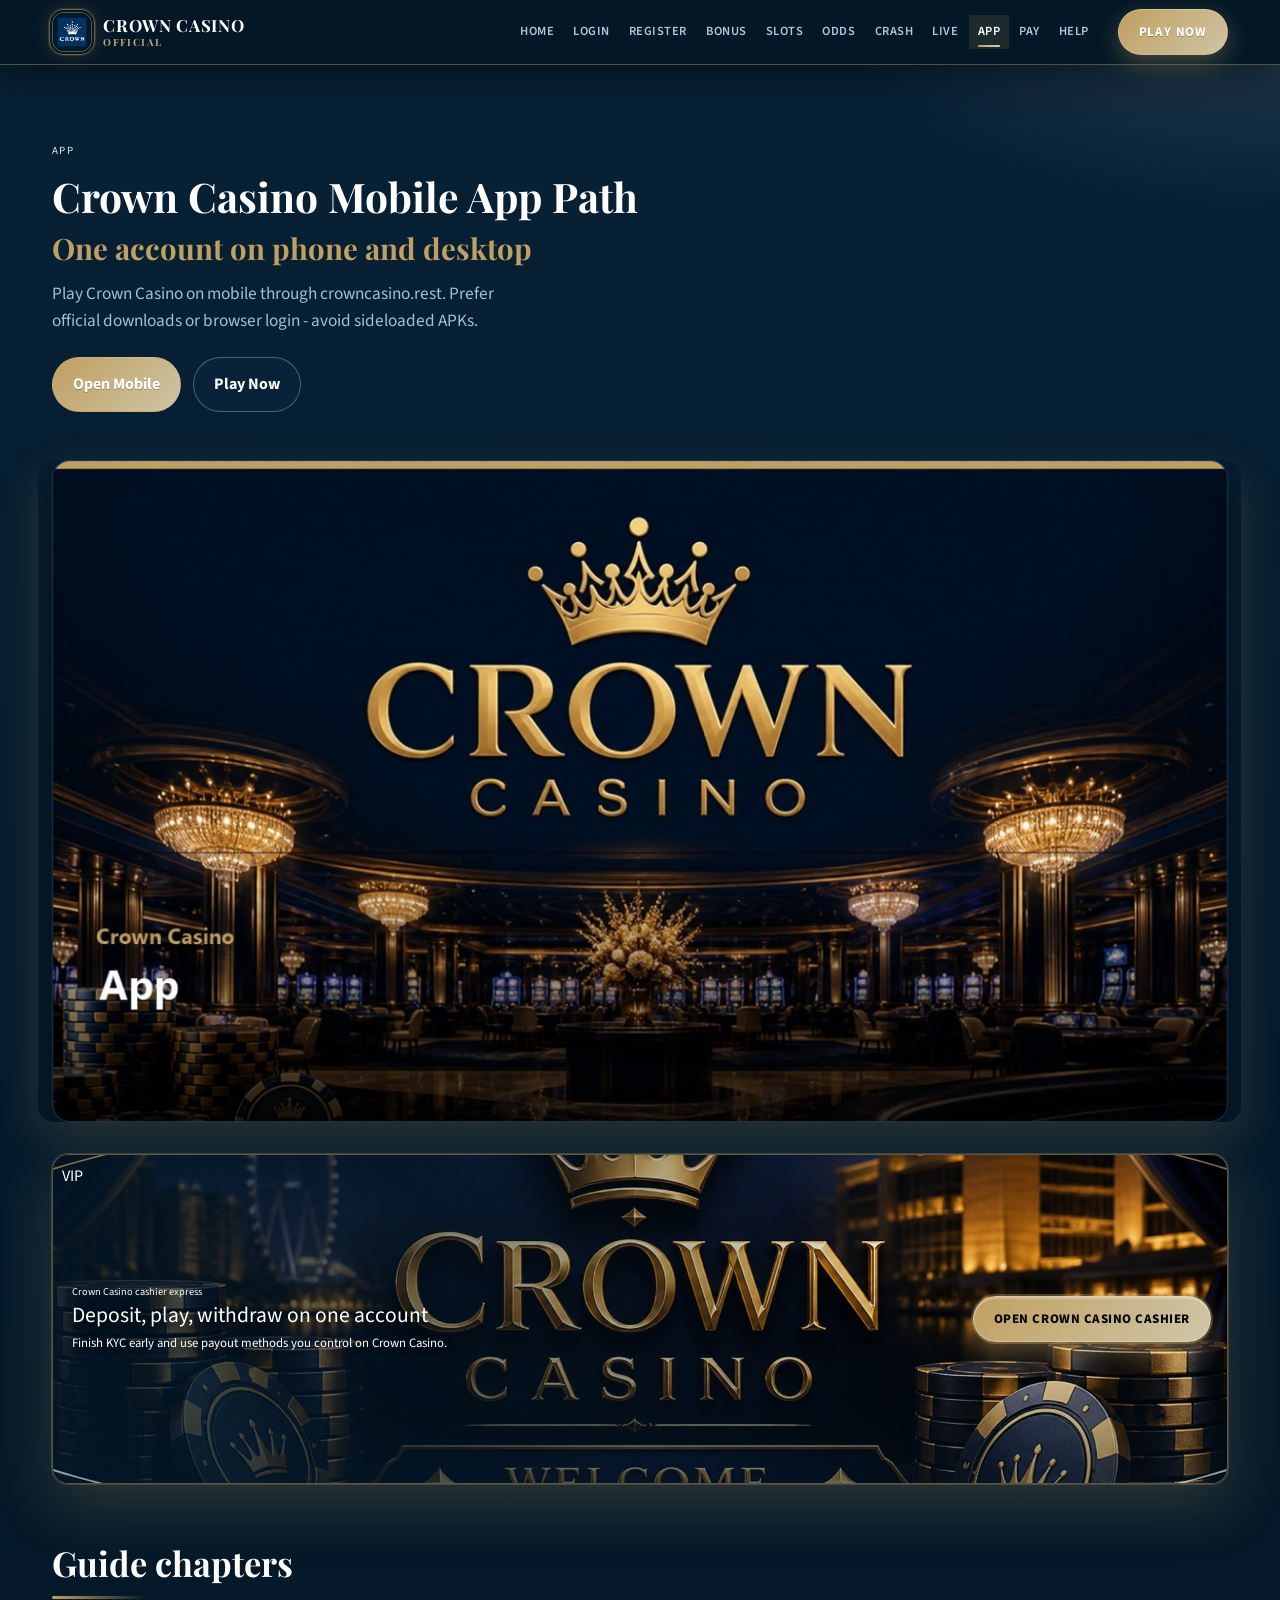
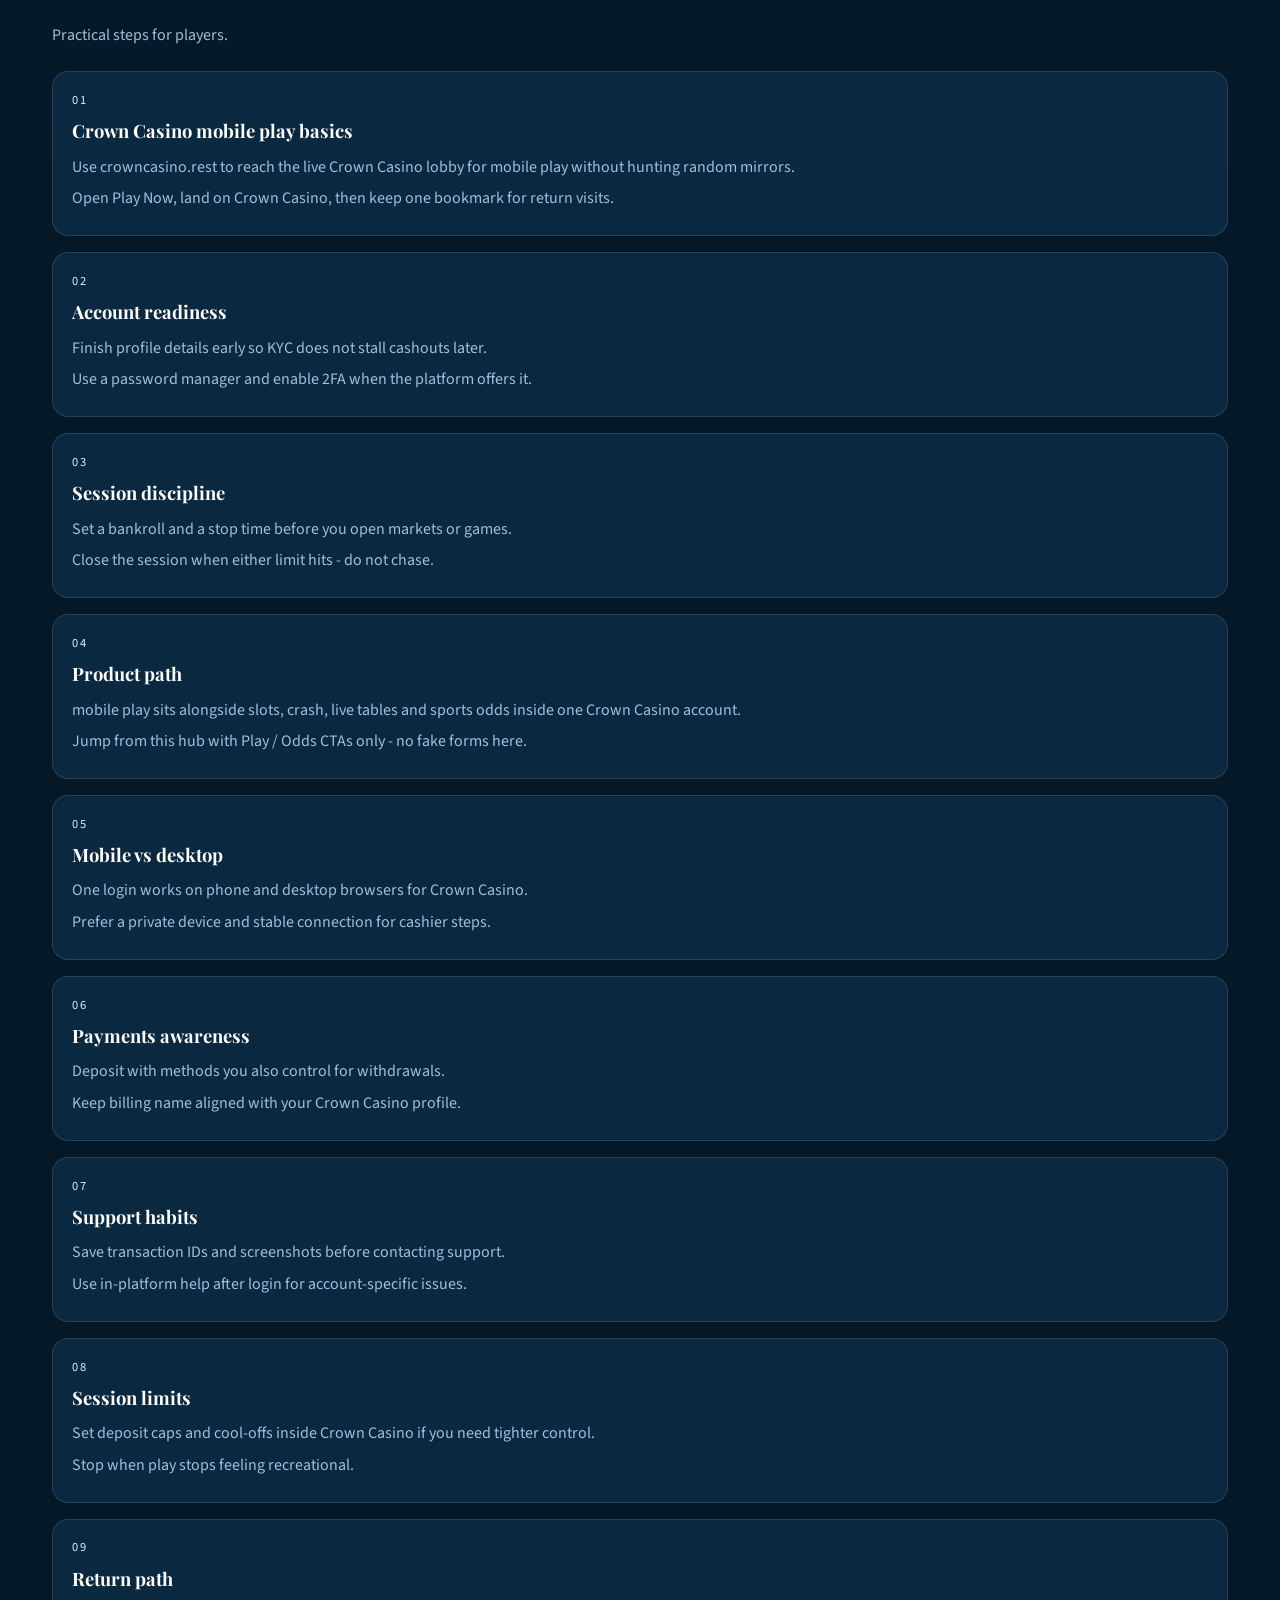
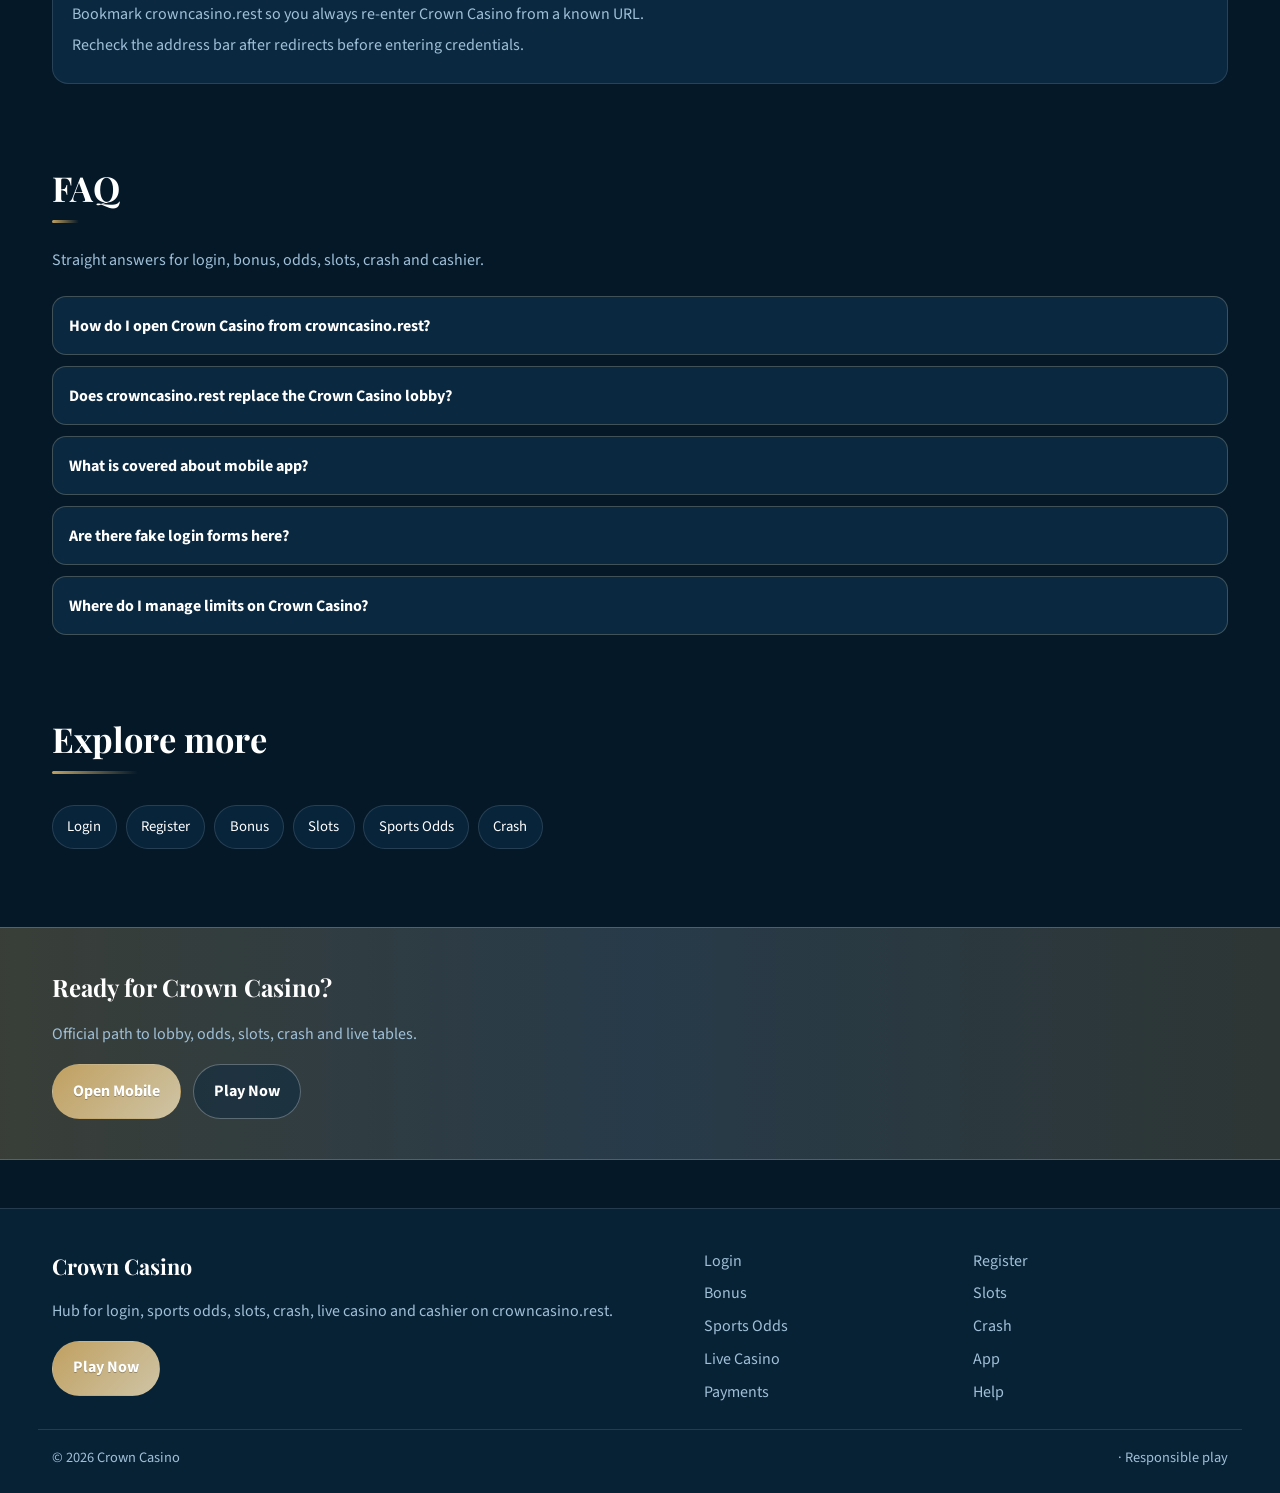
==== crown-app.html @ b7f4bebc "Launch Crown Casino hub on crowncasino.rest" ====
<!DOCTYPE html>
<html lang="en">
<head>
<meta charset="utf-8">
<meta name="viewport" content="width=device-width, initial-scale=1">
<title>Crown Casino App &amp; Mobile Play - Same Account | crowncasino.rest</title>
<meta name="description" content="Use Crown Casino on mobile via crowncasino.rest: one account, browser tips, secure sessions.">
<meta name="keywords" content="Crown Casino, Crown Casino App, Crown Casino login, Crown Casino bonus, Crown Casino slots, Crown Casino odds, crowncasino.rest">
<meta name="robots" content="index,follow,max-image-preview:large">
<link rel="canonical" href="https://crowncasino.rest/crown-app.html">
<meta property="og:type" content="website">
<meta property="og:site_name" content="Crown Casino">
<meta property="og:title" content="Crown Casino App &amp; Mobile Play - Same Account | crowncasino.rest">
<meta property="og:description" content="Use Crown Casino on mobile via crowncasino.rest: one account, browser tips, secure sessions.">
<meta property="og:url" content="https://crowncasino.rest/crown-app.html">
<meta property="og:image" content="https://crowncasino.rest/assets/pages/crown-app.jpg">
<meta name="twitter:card" content="summary_large_image">
<meta name="twitter:title" content="Crown Casino App &amp; Mobile Play - Same Account | crowncasino.rest">
<meta name="twitter:description" content="Use Crown Casino on mobile via crowncasino.rest: one account, browser tips, secure sessions.">
<meta name="twitter:image" content="https://crowncasino.rest/assets/pages/crown-app.jpg">
<link rel="icon" href="/favicon.ico" sizes="any">
<link rel="icon" type="image/png" sizes="48x48" href="/favicon-48x48.png">
<link rel="icon" type="image/png" sizes="96x96" href="/favicon-96x96.png">
<link rel="icon" type="image/png" sizes="192x192" href="/favicon-192x192.png">
<link rel="apple-touch-icon" sizes="180x180" href="/apple-touch-icon.png">
<link rel="manifest" href="/site.webmanifest">
<link rel="preconnect" href="https://fonts.googleapis.com">
<link rel="preconnect" href="https://fonts.gstatic.com" crossorigin>
<link href="https://fonts.googleapis.com/css2?family=Playfair+Display:wght@600;700&family=Source+Sans+3:wght@400;600;700&display=swap" rel="stylesheet">
<link rel="stylesheet" href="/css/styles.css">
<link rel="stylesheet" href="/css/i18n.css">
<script type="application/ld+json">{"@context":"https://schema.org","@type":"FAQPage","url":"https://crowncasino.rest/crown-app.html","mainEntity":[{"@type":"Question","name":"How do I open Crown Casino from crowncasino.rest?","acceptedAnswer":{"@type":"Answer","text":"Tap Play Now on crowncasino.rest, follow through to the live Crown Casino site, then complete login or registration there."}},{"@type":"Question","name":"Does crowncasino.rest replace the Crown Casino lobby?","acceptedAnswer":{"@type":"Answer","text":"No. crowncasino.rest is an SEO hub for login, bonus path, odds, slots, crash, live casino and cashier. Real games run on Crown Casino after you continue."}},{"@type":"Question","name":"What is covered about mobile app?","acceptedAnswer":{"@type":"Answer","text":"This page explains practical mobile app steps for Crown Casino players: safe entry, product location, session limits and where to continue via Play Now."}},{"@type":"Question","name":"Are there fake login forms here?","acceptedAnswer":{"@type":"Answer","text":"No. Never enter passwords on the hub. Credentials belong only on the live Crown Casino site after you leave this page."}},{"@type":"Question","name":"Where do I manage limits on Crown Casino?","acceptedAnswer":{"@type":"Answer","text":"Use deposit limits, reality checks and cool-offs inside the logged-in Crown Casino account tools."}}]}</script>
</head>
<body class="layout-0 page">
<header class="site-header" id="siteHeader">
<div class="wrap header-bar">
<a class="brand" href="/" aria-label="Crown Casino home">
<span class="brand-mark"><img src="/assets/brand/logo.png" alt="Crown Casino logo" width="40" height="40"></span>
<span class="brand-copy"><span class="brand-name">Crown Casino</span><span class="brand-tag">Official</span></span>
</a>
<button class="nav-toggle" id="navToggle" aria-expanded="false" aria-controls="siteNav" type="button" aria-label="Open menu"><span></span><span></span><span></span></button>
<nav class="site-nav" id="siteNav" aria-label="Primary"><a class="nav-link" href="/">Home</a><a class="nav-link" href="/crown-login.html">Login</a><a class="nav-link" href="/crown-register.html">Register</a><a class="nav-link" href="/crown-bonus.html">Bonus</a><a class="nav-link" href="/crown-slots.html">Slots</a><a class="nav-link" href="/crown-odds.html">Odds</a><a class="nav-link" href="/crown-crash.html">Crash</a><a class="nav-link" href="/crown-live.html">Live</a><a class="nav-link is-active" href="/crown-app.html">App</a><a class="nav-link" href="/crown-pay.html">Pay</a><a class="nav-link" href="/crown-help.html">Help</a></nav>
<a class="btn btn-accent header-cta" href="https://martell890.online/tqm6BBm7?sub_id_1=crowncasino.rest" rel="nofollow sponsored noopener" target="_blank">Play Now</a>
</div>
</header>
<section class="page-hero"><div class="wrap">
<div class="eyebrow">App</div>
<h1>Crown Casino Mobile App Path<em>One account on phone and desktop</em></h1>
<p class="lead">Play Crown Casino on mobile through crowncasino.rest. Prefer official downloads or browser login - avoid sideloaded APKs.</p>
<div class="cta-row">
<a class="btn btn-accent" href="https://martell890.online/tqm6BBm7?sub_id_1=crowncasino.rest" rel="nofollow sponsored noopener" target="_blank">Open Mobile</a>
<a class="btn btn-ghost" href="https://martell890.online/tqm6BBm7?sub_id_1=crowncasino.rest" rel="nofollow sponsored noopener" target="_blank">Play Now</a>
</div>

</div></section>
<div class="page-cover wrap"><img src="/assets/pages/crown-app.jpg" alt="App cover" width="1200" height="675" loading="eager"></div>
<div class="wrap"><a class="promo-fx promo-vip reveal" href="https://martell890.online/tqm6BBm7?sub_id_1=crowncasino.rest" rel="nofollow sponsored noopener" target="_blank">
<span class="promo-badge">VIP</span>
<span class="promo-fx-glow" aria-hidden="true"></span>
<span class="promo-fx-scan" aria-hidden="true"></span>
<span class="promo-fx-particles" aria-hidden="true"></span>
<span class="promo-fx-rays" aria-hidden="true"></span>
<span class="promo-fx-ring" aria-hidden="true"></span>
<div class="promo-media"><img src="/assets/promo/promo-cashier.jpg" alt="Crown Casino promo" width="960" height="540" loading="lazy"></div>
<div class="promo-copy"><span class="promo-kicker">Crown Casino cashier express</span><div class="promo-title">Deposit, play, withdraw on one account</div><p class="promo-sub">Finish KYC early and use payout methods you control on Crown Casino.</p></div>
<span class="promo-cta"><span class="promo-cta-shine" aria-hidden="true"></span><span class="promo-cta-label">Open Crown Casino cashier</span></span>
</a></div>
<section class="chapters wrap"><div class="section-head"><h2>Guide chapters</h2><p class="mute">Practical steps for players.</p></div><div class="chapter-grid"><article class="chapter"><div class="chapter-n">01</div><h3>Crown Casino mobile play basics</h3><p>Use crowncasino.rest to reach the live Crown Casino lobby for mobile play without hunting random mirrors.</p><p>Open Play Now, land on Crown Casino, then keep one bookmark for return visits.</p></article><article class="chapter"><div class="chapter-n">02</div><h3>Account readiness</h3><p>Finish profile details early so KYC does not stall cashouts later.</p><p>Use a password manager and enable 2FA when the platform offers it.</p></article><article class="chapter"><div class="chapter-n">03</div><h3>Session discipline</h3><p>Set a bankroll and a stop time before you open markets or games.</p><p>Close the session when either limit hits - do not chase.</p></article><article class="chapter"><div class="chapter-n">04</div><h3>Product path</h3><p>mobile play sits alongside slots, crash, live tables and sports odds inside one Crown Casino account.</p><p>Jump from this hub with Play / Odds CTAs only - no fake forms here.</p></article><article class="chapter"><div class="chapter-n">05</div><h3>Mobile vs desktop</h3><p>One login works on phone and desktop browsers for Crown Casino.</p><p>Prefer a private device and stable connection for cashier steps.</p></article><article class="chapter"><div class="chapter-n">06</div><h3>Payments awareness</h3><p>Deposit with methods you also control for withdrawals.</p><p>Keep billing name aligned with your Crown Casino profile.</p></article><article class="chapter"><div class="chapter-n">07</div><h3>Support habits</h3><p>Save transaction IDs and screenshots before contacting support.</p><p>Use in-platform help after login for account-specific issues.</p></article><article class="chapter"><div class="chapter-n">08</div><h3>Session limits</h3><p>Set deposit caps and cool-offs inside Crown Casino if you need tighter control.</p><p>Stop when play stops feeling recreational.</p></article><article class="chapter"><div class="chapter-n">09</div><h3>Return path</h3><p>Bookmark crowncasino.rest so you always re-enter Crown Casino from a known URL.</p><p>Recheck the address bar after redirects before entering credentials.</p></article></div></section>
<section class="faq wrap" id="faq"><div class="section-head"><h2>FAQ</h2><p class="mute">Straight answers for login, bonus, odds, slots, crash and cashier.</p></div><div class="faq-list"><details class="faq-item"><summary>How do I open Crown Casino from crowncasino.rest?</summary><p>Tap Play Now on crowncasino.rest, follow through to the live Crown Casino site, then complete login or registration there.</p></details><details class="faq-item"><summary>Does crowncasino.rest replace the Crown Casino lobby?</summary><p>No. crowncasino.rest is an SEO hub for login, bonus path, odds, slots, crash, live casino and cashier. Real games run on Crown Casino after you continue.</p></details><details class="faq-item"><summary>What is covered about mobile app?</summary><p>This page explains practical mobile app steps for Crown Casino players: safe entry, product location, session limits and where to continue via Play Now.</p></details><details class="faq-item"><summary>Are there fake login forms here?</summary><p>No. Never enter passwords on the hub. Credentials belong only on the live Crown Casino site after you leave this page.</p></details><details class="faq-item"><summary>Where do I manage limits on Crown Casino?</summary><p>Use deposit limits, reality checks and cool-offs inside the logged-in Crown Casino account tools.</p></details></div></section>
<section class="related wrap"><div class="section-head"><h2>Explore more</h2></div><div class="chip-row"><a class="chip" href="/crown-login.html">Login</a><a class="chip" href="/crown-register.html">Register</a><a class="chip" href="/crown-bonus.html">Bonus</a><a class="chip" href="/crown-slots.html">Slots</a><a class="chip" href="/crown-odds.html">Sports Odds</a><a class="chip" href="/crown-crash.html">Crash</a></div></section>
<section class="cta-band"><div class="wrap cta-inner">
<h2>Ready for Crown Casino?</h2>
<p class="mute">Official path to lobby, odds, slots, crash and live tables.</p>
<div class="cta-row">
<a class="btn btn-accent" href="https://martell890.online/tqm6BBm7?sub_id_1=crowncasino.rest" rel="nofollow sponsored noopener" target="_blank">Open Mobile</a>
<a class="btn btn-ghost" href="https://martell890.online/tqm6BBm7?sub_id_1=crowncasino.rest" rel="nofollow sponsored noopener" target="_blank">Play Now</a>
</div></div></section>
<footer class="site-footer">
<div class="wrap footer-grid">
<div>
<div class="footer-brand">Crown Casino</div>
<p class="mute">Hub for login, sports odds, slots, crash, live casino and cashier on crowncasino.rest.</p>
<a class="btn btn-accent" href="https://martell890.online/tqm6BBm7?sub_id_1=crowncasino.rest" rel="nofollow sponsored noopener" target="_blank">Play Now</a>
</div>
<div class="footer-links"><a href="/crown-login.html">Login</a><a href="/crown-register.html">Register</a><a href="/crown-bonus.html">Bonus</a><a href="/crown-slots.html">Slots</a><a href="/crown-odds.html">Sports Odds</a><a href="/crown-crash.html">Crash</a><a href="/crown-live.html">Live Casino</a><a href="/crown-app.html">App</a><a href="/crown-pay.html">Payments</a><a href="/crown-help.html">Help</a></div>
</div>
<div class="wrap footer-base"><span>&copy; 2026 Crown Casino</span><span> &middot; Responsible play</span></div>
</footer>
<script src="/js/main.js"></script>
<script src="/js/i18n-dict.js"></script>
<script src="/js/i18n.js"></script>
</body>
</html>
---- css/styles.css ----
:root{
--bg:#041828;--surface:#0A2840;--text:#FFFFFF;--mute:#A0C0D8;
--accent:#C0A060;--accent2:#E0F0F8;
--font-display:'Playfair Display',Georgia,serif;--font-body:'Source Sans 3',system-ui,sans-serif;
--radius:18px;--line:color-mix(in srgb,var(--text) 12%,transparent);
--shadow:0 18px 50px color-mix(in srgb,#000 45%,transparent);
}
*{box-sizing:border-box}html{scroll-behavior:smooth}
body{margin:0;font-family:var(--font-body);color:var(--text);line-height:1.6;min-height:100vh;background:
radial-gradient(1100px 500px at 10% -10%,color-mix(in srgb,var(--accent) 16%,transparent),transparent 55%),
radial-gradient(900px 420px at 100% 0%,color-mix(in srgb,var(--accent2) 14%,transparent),transparent 50%),
linear-gradient(180deg,color-mix(in srgb,var(--surface) 55%,var(--bg)),var(--bg) 38%,var(--bg))}
img{max-width:100%;display:block}a{color:inherit;text-decoration:none}
.wrap{width:min(1120px,92%);margin:0 auto}.mute{color:var(--mute)}
.site-header{position:sticky;top:0;z-index:50;backdrop-filter:blur(10px);background:color-mix(in srgb,var(--bg) 55%,transparent);border-bottom:1px solid transparent;transition:.25s ease}
.site-header.is-solid{background:color-mix(in srgb,var(--bg) 92%,transparent);border-bottom-color:var(--line);box-shadow:0 8px 30px color-mix(in srgb,#000 25%,transparent)}
.header-inner{display:flex;align-items:center;gap:1rem;min-height:72px}
.brand{display:flex;align-items:center;gap:.7rem;font-family:var(--font-display);font-weight:700}
.brand img{width:44px;height:44px;object-fit:cover;border-radius:10px;border:1px solid var(--line);background:var(--surface)}
.site-nav{display:none;gap:.15rem;flex-wrap:wrap}
.nav-link{padding:.45rem .7rem;border-radius:999px;color:var(--mute);font-size:.92rem}
.nav-link:hover,.nav-link.is-active{color:var(--text);background:color-mix(in srgb,var(--accent) 14%,transparent)}
.nav-toggle{margin-left:auto;background:var(--surface);border:1px solid var(--line);color:var(--text);border-radius:999px;padding:.45rem .9rem;cursor:pointer}
.header-cta{display:none}
@media(min-width:980px){.nav-toggle{display:none}.site-nav{display:flex;margin-left:auto}.header-cta{display:inline-flex;margin-left:.4rem}}
body.nav-open .site-nav{display:flex}
.btn{display:inline-flex;align-items:center;justify-content:center;gap:.4rem;padding:.85rem 1.25rem;border-radius:999px;font-weight:700;border:1px solid transparent;transition:.2s ease}
.btn-accent{background:linear-gradient(135deg,var(--accent),color-mix(in srgb,var(--accent2) 45%,var(--accent)));color:#fff;text-shadow:0 1px 0 color-mix(in srgb,#000 25%,transparent)}
.btn-accent:hover{filter:brightness(1.06);transform:translateY(-1px)}
.btn-ghost{border-color:color-mix(in srgb,var(--text) 28%,transparent);color:var(--text);background:color-mix(in srgb,var(--surface) 50%,transparent)}
.btn-ghost:hover{border-color:var(--accent);color:var(--accent)}
.hero{text-align:center;padding:5.5rem 0 3.5rem}.hero-grid{display:grid;gap:2rem;justify-items:center;max-width:920px;margin:0 auto}.hero-visual{width:min(100%,420px);aspect-ratio:1.15;border-radius:28px 8px 28px 8px}
.eyebrow{display:inline-block;font-size:.68rem;letter-spacing:.12em;text-transform:uppercase;color:var(--accent2);margin-bottom:.35rem}
.hero h1{font-family:var(--font-display);font-size:clamp(1.25rem,2.2vw,1.7rem);line-height:1.12;margin:0 0 .5rem;font-weight:700}
.hero h1 span{display:block;color:color-mix(in srgb,var(--accent) 85%,var(--text))}
.lead{font-size:1.08rem;color:var(--mute);max-width:54ch;margin:0 0 1.4rem}
.cta-row{display:flex;flex-wrap:wrap;gap:.75rem}
.hero-visual{background:linear-gradient(145deg,color-mix(in srgb,var(--accent) 35%,var(--surface)),var(--surface) 45%,color-mix(in srgb,var(--accent2) 30%,var(--bg))),repeating-linear-gradient(-28deg,transparent,transparent 12px,color-mix(in srgb,var(--text) 4%,transparent) 12px,color-mix(in srgb,var(--text) 4%,transparent) 13px);border:1px solid var(--line);box-shadow:var(--shadow);position:relative;overflow:hidden;min-height:220px}
.hero-visual::after{content:"";position:absolute;inset:18% 12%;border:1px solid color-mix(in srgb,var(--accent) 40%,transparent);border-radius:inherit;opacity:.7}
.section{padding:3.2rem 0}.section-head{margin-bottom:1.4rem}
.section-head h2{font-family:var(--font-display);font-size:clamp(1.55rem,3vw,2.15rem);margin:0 0 .45rem}
.odds-board{display:grid;gap:.8rem}
.odds-row{display:grid;gap:.7rem;align-items:center;background:color-mix(in srgb,var(--surface) 88%,transparent);border:1px solid var(--line);border-radius:var(--radius);padding:1rem 1.1rem}
@media(min-width:760px){.odds-row{grid-template-columns:1.2fr 1fr auto}}
.odds-meta{font-size:.85rem;color:var(--mute)}.odds-match{font-weight:700;font-size:1.05rem}
.odds-prices{display:flex;gap:.45rem;flex-wrap:wrap}
.price{min-width:64px;text-align:center;padding:.45rem .55rem;border-radius:12px;background:color-mix(in srgb,var(--bg) 70%,transparent);border:1px solid var(--line);font-weight:700}
.price small{display:block;font-weight:600;color:var(--mute);font-size:.72rem}
.card-grid{display:grid;grid-template-columns:repeat(2,1fr);gap:.85rem}
@media(min-width:720px){.card-grid{grid-template-columns:repeat(3,1fr)}}
@media(min-width:980px){.card-grid{grid-template-columns:repeat(5,1fr)}}
.game-card{background:var(--surface);border:1px solid var(--line);border-radius:16px;padding:1rem;min-height:120px;display:flex;flex-direction:column;justify-content:flex-end;position:relative;overflow:hidden}
.game-card::before{content:"";position:absolute;inset:0;background:linear-gradient(160deg,color-mix(in srgb,var(--accent) 22%,transparent),transparent 55%)}
.game-card>*{position:relative;z-index:1}
.game-card h3{margin:0;font-size:.98rem;font-family:var(--font-display)}
.game-card .tag{font-size:.75rem;color:var(--accent2);margin-bottom:.35rem;text-transform:uppercase;letter-spacing:.08em}
.crash-grid,.live-grid{display:grid;gap:.85rem}
@media(min-width:700px){.crash-grid{grid-template-columns:repeat(2,1fr)}.live-grid{grid-template-columns:repeat(3,1fr)}}
@media(min-width:1000px){.crash-grid{grid-template-columns:repeat(3,1fr)}}
.panel{background:linear-gradient(180deg,color-mix(in srgb,var(--surface) 92%,var(--accent)),var(--surface));border:1px solid var(--line);border-radius:var(--radius);padding:1.15rem 1.2rem}
.panel h3{margin:0 0 .35rem;font-family:var(--font-display)}
.bonus-box{display:grid;gap:1.2rem;background:color-mix(in srgb,var(--surface) 90%,transparent);border:1px solid color-mix(in srgb,var(--accent) 35%,var(--line));border-radius:24px;padding:1.5rem}
@media(min-width:860px){.bonus-box{grid-template-columns:1.4fr .8fr;align-items:center}}
.seo-stack{display:grid;gap:1rem}@media(min-width:800px){.seo-stack{grid-template-columns:repeat(2,1fr)}}
.seo-card{padding:1.2rem;border-radius:16px;background:var(--surface);border:1px solid var(--line)}
.seo-card h3{margin:0 0 .5rem;font-size:1.05rem;font-family:var(--font-display)}
.faq-list{display:grid;gap:.65rem}
.faq-item{background:var(--surface);border:1px solid var(--line);border-radius:14px;padding:.2rem 1rem 0}
.faq-item summary{cursor:pointer;font-weight:700;padding:.9rem 0;list-style:none}
.faq-item summary::-webkit-details-marker{display:none}
.faq-item p{margin:0 0 1rem;color:var(--mute)}
.cta-band{margin:2.5rem 0 0;padding:2.5rem 0;background:linear-gradient(90deg,color-mix(in srgb,var(--accent2) 18%,var(--bg)),color-mix(in srgb,var(--accent) 14%,var(--bg)));border-top:1px solid var(--line);border-bottom:1px solid var(--line)}
.cta-inner h2{font-family:var(--font-display);margin:0 0 .5rem}
.page-hero{padding:4.5rem 0 1.75rem;overflow:visible}
.page-hero h1{font-family:var(--font-display);font-size:clamp(1.75rem,3.6vw,2.55rem);line-height:1.22;margin:0 0 .8rem;padding-top:.18em;overflow:visible}
.page-hero h1 em{font-style:normal;color:var(--accent);display:block;font-size:.72em;margin-top:.4rem;line-height:1.25;padding-top:.06em}
.gate{margin:1.2rem 0 0;padding:1rem 1.15rem;border-left:3px solid var(--accent);background:color-mix(in srgb,var(--surface) 80%,transparent);border-radius:0 14px 14px 0}
.chapter-grid{display:grid;gap:1rem}
.chapter{background:var(--surface);border:1px solid var(--line);border-radius:16px;padding:1.15rem 1.2rem}
.chapter-n{font-size:.78rem;letter-spacing:.12em;text-transform:uppercase;color:var(--accent2);margin-bottom:.35rem}
.chapter h3{margin:0 0 .55rem;font-family:var(--font-display);font-size:1.15rem}
.chapter p{margin:.35rem 0;color:var(--mute)}
.chip-row{display:flex;flex-wrap:wrap;gap:.55rem}
.chip{padding:.55rem .9rem;border-radius:999px;border:1px solid var(--line);background:color-mix(in srgb,var(--surface) 80%,transparent);font-size:.92rem}
.chip:hover{border-color:var(--accent);color:var(--accent)}
.related,.chapters,.faq{padding:2.4rem 0}
.site-footer{margin-top:3rem;padding:2.5rem 0 1.5rem;border-top:1px solid var(--line);background:color-mix(in srgb,var(--surface) 55%,var(--bg))}
.footer-grid{display:grid;gap:1.5rem}@media(min-width:800px){.footer-grid{grid-template-columns:1.2fr 1fr}}
.footer-brand{font-family:var(--font-display);font-size:1.35rem;font-weight:700;margin-bottom:.5rem}
.footer-links{display:grid;grid-template-columns:repeat(2,1fr);gap:.45rem .8rem}
.footer-links a{color:var(--mute)}.footer-links a:hover{color:var(--accent)}
.footer-base{display:flex;justify-content:space-between;gap:1rem;flex-wrap:wrap;margin-top:1.5rem;padding-top:1rem;border-top:1px solid var(--line);color:var(--mute);font-size:.9rem}
.layout-0 .hero-visual{outline:1px solid color-mix(in srgb,var(--accent) 25%,transparent);outline-offset:6px}
.promo-rail,.promo-rail-inner,.promo-pill,.promo-text,.promo-link{display:none!important}
.site-header{position:sticky;top:0;z-index:50;background:color-mix(in srgb,var(--bg) 94%,#000);border-bottom:1px solid color-mix(in srgb,var(--accent) 28%,var(--line));box-shadow:0 10px 40px color-mix(in srgb,#000 45%,transparent);backdrop-filter:blur(18px) saturate(1.15)}
.site-header.is-solid{background:color-mix(in srgb,var(--bg) 98%,#000);border-bottom-color:color-mix(in srgb,var(--accent) 40%,var(--line));box-shadow:0 12px 44px color-mix(in srgb,#000 55%,transparent)}
.header-bar,.header-inner{display:grid;grid-template-columns:auto 1fr auto;align-items:center;gap:.85rem;min-height:64px;padding:.55rem 0;position:relative}
.brand{display:flex;align-items:center;gap:.7rem;min-width:0;text-decoration:none}
.brand-mark{position:relative;display:grid;place-items:center;flex:0 0 auto}
.brand-mark::after{content:"";position:absolute;inset:-3px;border-radius:14px;border:1px solid color-mix(in srgb,var(--accent) 65%,transparent);box-shadow:0 0 0 1px color-mix(in srgb,var(--accent) 18%,transparent),0 0 18px color-mix(in srgb,var(--accent) 22%,transparent);opacity:.85}
.brand img,.brand-mark img{width:40px;height:40px;object-fit:cover;border-radius:12px;display:block;border:1px solid color-mix(in srgb,var(--accent) 35%,var(--line));background:var(--surface);position:relative;z-index:1}
.brand-copy{display:flex;flex-direction:column;line-height:1.05;min-width:0;gap:.12rem}
.brand-name{font-family:var(--font-display);font-weight:700;font-size:1.05rem;letter-spacing:.04em;text-transform:uppercase;white-space:nowrap;overflow:hidden;text-overflow:ellipsis;color:var(--text)}
.brand-tag{font-size:.62rem;letter-spacing:.14em;text-transform:uppercase;color:color-mix(in srgb,var(--accent) 75%,var(--mute));font-weight:700}
.site-nav{display:none;align-items:center;justify-content:center;gap:.1rem;flex-wrap:nowrap;min-width:0}
.nav-link{position:relative;padding:.45rem .55rem;border-radius:0;color:color-mix(in srgb,var(--mute) 88%,var(--text));font-size:.78rem;font-weight:600;letter-spacing:.04em;text-transform:uppercase;background:transparent;transition:color .2s ease}
.nav-link:hover{color:var(--text);background:transparent}
.nav-link.is-active{color:var(--text)}
.nav-link.is-active::after,.nav-link:hover::after{content:"";position:absolute;left:.55rem;right:.55rem;bottom:.15rem;height:2px;border-radius:2px;background:linear-gradient(90deg,var(--accent),color-mix(in srgb,var(--accent2) 60%,var(--accent)))}
.nav-toggle{margin-left:auto;width:42px;height:42px;border-radius:12px;border:1px solid color-mix(in srgb,var(--accent) 30%,var(--line));background:color-mix(in srgb,var(--surface) 80%,transparent);display:inline-grid;place-content:center;gap:5px;cursor:pointer;padding:0}
.nav-toggle span{display:block;width:18px;height:2px;border-radius:2px;background:var(--text)}
.header-cta{display:none;padding:.72rem 1.25rem!important;font-size:.82rem!important;letter-spacing:.06em;text-transform:uppercase;border-radius:999px;box-shadow:0 8px 24px color-mix(in srgb,var(--accent) 35%,transparent);border:1px solid color-mix(in srgb,#fff 18%,transparent)!important}
@media(min-width:1100px){.nav-toggle{display:none}.site-nav{display:flex}.header-cta{display:inline-flex}}
@media(max-width:1099px){.header-bar,.header-inner{grid-template-columns:1fr auto auto}.site-nav{display:none}.header-cta{display:inline-flex;padding:.62rem 1rem!important;font-size:.75rem!important}}
body.nav-open .site-nav{display:flex;position:absolute;left:0;right:0;top:calc(100% + 1px);flex-direction:column;align-items:stretch;gap:0;padding:.55rem;background:color-mix(in srgb,var(--bg) 97%,#000);border:1px solid color-mix(in srgb,var(--accent) 28%,var(--line));border-radius:0 0 16px 16px;box-shadow:0 18px 40px color-mix(in srgb,#000 50%,transparent);z-index:60}
body.nav-open .nav-link{padding:.85rem 1rem;border-radius:10px;text-transform:none;letter-spacing:.02em;font-size:.95rem}
body.nav-open .nav-link.is-active,body.nav-open .nav-link:hover{background:color-mix(in srgb,var(--accent) 14%,transparent)}
body.nav-open .nav-link.is-active::after,body.nav-open .nav-link:hover::after{display:none}
@keyframes brandPulse{0%,100%{opacity:.55}50%{opacity:1}}
.hero{padding:.7rem 0 .85rem !important;text-align:left !important}
.hero-band{padding:0 !important;background:transparent !important;border:0 !important}
.hero-shell{display:grid;gap:.85rem;align-items:center;max-width:none;margin:0;justify-items:stretch}
@media(min-width:920px){.hero-shell{grid-template-columns:1.2fr .8fr;gap:1.1rem;min-height:0;max-height:calc(100vh - 88px)}}
.hero-copy{max-width:540px}
.hero .eyebrow{margin-bottom:.28rem !important;font-size:.65rem !important}
.hero h1{font-size:clamp(1.2rem,2vw,1.65rem) !important;line-height:1.12 !important;margin:0 0 .4rem !important}
.hero h1 span{font-size:.8em;margin-top:.15rem}
.hero .lead{font-size:.9rem !important;line-height:1.35 !important;margin:0 0 .65rem !important;display:-webkit-box;-webkit-line-clamp:2;-webkit-box-orient:vertical;overflow:hidden}
.hero .cta-row{gap:.4rem}
.hero .btn{padding:.5rem .85rem;font-size:.86rem}
.nav-link{/* premium nav */}
.btn.btn-sm{padding:.4rem .75rem;font-size:.82rem}
.hero-visual.hero-stage,.hero-stage{clip-path:none !important;outline:none !important;transform:perspective(900px) rotateX(var(--hy,0deg)) rotateY(var(--hx,0deg));--hx:0deg;--hy:0deg;position:relative;isolation:isolate;transform-style:preserve-3d;transition:transform .35s ease;padding:0;background:var(--surface);border:0;box-shadow:none;width:100% !important;max-width:240px;margin-inline:auto;aspect-ratio:3/4;height:auto;min-height:0;max-height:min(300px,calc(100vh - 130px));border-radius:16px;overflow:hidden;display:block}
@media(min-width:920px){.hero-visual.hero-stage,.hero-stage{max-width:min(300px,34vw);width:100% !important;height:auto;max-height:min(380px,calc(100vh - 100px));aspect-ratio:3/4;margin-inline:0;justify-self:end}}
.hero-stage::after{display:none !important}
.hero-glow{position:absolute;inset:-14% -10%;background:radial-gradient(circle at 50% 40%,color-mix(in srgb,var(--accent) 45%,transparent),transparent 62%);filter:blur(18px);animation:glowDrift 5.5s ease-in-out infinite alternate;z-index:0;pointer-events:none}
.hero-img{position:absolute;inset:0;z-index:1;width:100%;height:100%;object-fit:cover;object-position:center top;border-radius:0;border:0;box-shadow:none;aspect-ratio:auto;min-height:0;max-height:none;animation:heroKen 12s ease-in-out infinite alternate;transform-origin:center top;will-change:transform;background:transparent}
.game-card img,.media-panel img{animation:tileKen 9s ease-in-out infinite alternate;transform-origin:center center;will-change:transform}
.page-cover img{animation:tileKen 11s ease-in-out infinite alternate;transform-origin:center center}
@keyframes tileKen{from{transform:scale(1)}to{transform:scale(1.12)}}
@keyframes heroKen{from{transform:scale(1)}to{transform:scale(1.1) translate3d(0,-1.5%,0)}}
@media(min-width:920px){.hero-img{min-height:0;height:100%;width:100%}}
.hero-shine{position:absolute;inset:0;z-index:2;border-radius:inherit;pointer-events:none;overflow:hidden}
.hero-shine::before{content:"";position:absolute;top:-20%;left:-40%;width:45%;height:140%;background:linear-gradient(90deg,transparent,color-mix(in srgb,#fff 22%,transparent),transparent);transform:skewX(-18deg);animation:shineSweep 4.8s ease-in-out infinite}
.hero-badge{position:absolute;left:8px;bottom:8px;z-index:3;padding:.25rem .5rem;border-radius:999px;font-size:.58rem;font-weight:800;letter-spacing:.04em;text-transform:uppercase;background:color-mix(in srgb,var(--bg) 72%,transparent);border:1px solid color-mix(in srgb,var(--accent) 45%,transparent);backdrop-filter:blur(8px)}
@keyframes glowDrift{from{transform:translate3d(-2%,-1%,0) scale(1)}to{transform:translate3d(3%,2%,0) scale(1.08)}}
@keyframes shineSweep{0%,30%{transform:translateX(0) skewX(-18deg);opacity:0}45%{opacity:.55}70%,100%{transform:translateX(320%) skewX(-18deg);opacity:0}}
.bonus-spotlight .section-head h2{font-size:clamp(1.7rem,3.2vw,2.35rem)}
.bonus-box-accent{position:relative;overflow:hidden;border:1px solid color-mix(in srgb,var(--accent) 55%,var(--line));background:
linear-gradient(135deg,color-mix(in srgb,var(--accent) 18%,var(--surface)),var(--surface) 42%,color-mix(in srgb,var(--accent2) 10%,var(--surface)));
box-shadow:0 18px 50px color-mix(in srgb,var(--accent) 18%,transparent)}
.bonus-box-accent::before{content:"";position:absolute;inset:-40% auto auto -20%;width:280px;height:280px;border-radius:50%;background:radial-gradient(circle,color-mix(in srgb,var(--accent) 35%,transparent),transparent 70%);pointer-events:none}
.bonus-kicker{display:inline-flex;align-items:center;gap:.35rem;margin-bottom:.7rem;padding:.35rem .7rem;border-radius:999px;font-size:.75rem;font-weight:800;letter-spacing:.08em;text-transform:uppercase;color:#0a0a0a;background:linear-gradient(135deg,var(--accent),color-mix(in srgb,var(--accent2) 55%,var(--accent)))}
.bonus-box-accent h3{position:relative;z-index:1;font-size:clamp(1.25rem,2.4vw,1.65rem);margin:0 0 .7rem}
.bonus-box-accent p,.bonus-box-accent ul{position:relative;z-index:1}
.bonus-cta-panel{position:relative;z-index:1;display:flex;flex-direction:column;gap:.85rem;align-items:flex-end;justify-content:center;padding:1rem;border-radius:18px;background:color-mix(in srgb,var(--bg) 35%,transparent);border:1px solid color-mix(in srgb,var(--accent) 30%,var(--line))}
.bonus-cta-note{margin:0;font-weight:700;color:var(--text);font-size:.95rem}
.reveal{opacity:0;transform:translateY(18px);transition:opacity .55s ease,transform .55s ease}
.reveal.is-in{opacity:1;transform:none}
.game-card,.media-panel,.odds-row,.bonus-box{opacity:0;transform:translateY(14px);transition:opacity .5s ease,transform .5s ease}
.game-card.is-in,.media-panel.is-in,.odds-row.is-in,.bonus-box.is-in{opacity:1;transform:none}
.game-card{padding:0;min-height:0;justify-content:flex-start}
.game-card::before{display:none}
.game-card a{display:flex;flex-direction:column;height:100%;color:inherit;text-decoration:none}
.game-card img{width:100%;aspect-ratio:16/11;object-fit:cover;border-radius:16px 16px 0 0;display:block;background:var(--surface)}
.game-card .card-meta{padding:.7rem .9rem .9rem}.game-card h3{font-size:.98rem;margin:.15rem 0 0;line-height:1.2}.game-card{border-radius:16px;overflow:hidden;box-shadow:0 10px 28px color-mix(in srgb,#000 28%,transparent)}
.game-card:hover{transform:translateY(-4px);border-color:color-mix(in srgb,var(--accent) 45%,var(--line))}
.game-card.is-in:hover{transform:translateY(-4px)}
.media-panel{padding:0;overflow:hidden;border:1px solid color-mix(in srgb,var(--accent) 28%,var(--line));background:linear-gradient(180deg,color-mix(in srgb,var(--surface) 92%,var(--accent)),var(--surface));box-shadow:0 14px 36px color-mix(in srgb,var(--accent) 14%,transparent)}
.media-panel img{width:100%;aspect-ratio:16/10;object-fit:cover;display:block;border-bottom:1px solid color-mix(in srgb,var(--accent) 25%,transparent)}
.media-panel .tag,.media-panel h3,.media-panel p,.media-panel .btn{margin-left:1rem;margin-right:1rem}
.media-panel .tag{margin-top:.75rem;color:var(--accent)!important;font-weight:800}
.media-panel h3{margin:.2rem 1rem .35rem;font-size:1.15rem}
.media-panel p{margin:0 1rem .7rem;font-size:.88rem;line-height:1.35;display:-webkit-box;-webkit-line-clamp:2;-webkit-box-orient:vertical;overflow:hidden}
.media-panel .btn{margin:0 1rem 1rem;display:inline-flex}
.game-card .tag{color:var(--accent)!important;font-weight:800}
.card-grid{gap:1rem}
.crash-grid,.live-grid{display:grid;gap:1rem;grid-template-columns:repeat(auto-fit,minmax(260px,1fr))}
.page-cover{margin:1.25rem auto 2rem;overflow:hidden;border-radius:18px}
.page-cover img{width:100%;aspect-ratio:16/9;max-height:none;height:auto;object-fit:cover;object-position:center center;border-radius:18px;border:1px solid var(--line);box-shadow:var(--shadow);display:block}

/* HOME ENERGY */
body.home{background:
radial-gradient(900px 480px at 8% -8%,color-mix(in srgb,var(--accent) 28%,transparent),transparent 55%),
radial-gradient(800px 420px at 100% 8%,color-mix(in srgb,var(--accent2) 18%,transparent),transparent 50%),
radial-gradient(700px 380px at 50% 35%,color-mix(in srgb,var(--accent) 8%,transparent),transparent 60%),
linear-gradient(180deg,color-mix(in srgb,var(--surface) 70%,var(--bg)),var(--bg) 42%,var(--bg))}
.eyebrow-pill{display:inline-flex!important;align-items:center;padding:.28rem .7rem;border-radius:999px;border:1px solid color-mix(in srgb,var(--accent) 45%,transparent);background:color-mix(in srgb,var(--accent) 14%,transparent);color:var(--accent)!important;font-weight:800;letter-spacing:.12em}
.hero h1{font-size:clamp(1.45rem,2.6vw,2.05rem)!important;line-height:1.1!important}
.hero h1 span{color:var(--accent)!important;font-weight:700}
.hero-chips{display:flex;flex-wrap:wrap;gap:.45rem;margin-top:.85rem}
.chip-hot{padding:.42rem .8rem;border-radius:999px;border:1px solid color-mix(in srgb,var(--accent) 40%,var(--line));background:color-mix(in srgb,var(--accent) 12%,var(--surface));color:var(--text);font-size:.78rem;font-weight:700;letter-spacing:.03em;transition:.2s ease}
.chip-hot:hover{border-color:var(--accent);background:color-mix(in srgb,var(--accent) 28%,var(--surface));color:#fff;transform:translateY(-1px);box-shadow:0 8px 22px color-mix(in srgb,var(--accent) 25%,transparent)}
.section{padding:2.6rem 0;position:relative}
.section-hot{background:linear-gradient(180deg,color-mix(in srgb,var(--accent) 7%,transparent),transparent 70%)}
.section-alt{background:linear-gradient(180deg,color-mix(in srgb,var(--surface) 55%,transparent),transparent 75%);border-top:1px solid color-mix(in srgb,var(--accent) 12%,transparent);border-bottom:1px solid color-mix(in srgb,var(--accent) 12%,transparent)}
.section-head h2{position:relative;display:inline-block;padding-bottom:.45rem;margin-bottom:.55rem!important}
.section-head h2::after{content:"";position:absolute;left:0;bottom:0;width:min(120px,40%);height:3px;border-radius:3px;background:linear-gradient(90deg,var(--accent),transparent)}
.section-head .mute{max-width:62ch}
.game-card{border:1px solid color-mix(in srgb,var(--accent) 18%,var(--line))!important;background:color-mix(in srgb,var(--surface) 92%,var(--accent));transition:transform .25s ease,border-color .25s ease,box-shadow .25s ease}
.game-card:hover{box-shadow:0 16px 40px color-mix(in srgb,var(--accent) 28%,transparent)!important;border-color:color-mix(in srgb,var(--accent) 55%,var(--line))!important}
.game-card .card-meta{background:linear-gradient(180deg,transparent,color-mix(in srgb,var(--bg) 35%,transparent))}
.odds-row{border-color:color-mix(in srgb,var(--accent) 22%,var(--line))!important;background:linear-gradient(135deg,color-mix(in srgb,var(--accent) 10%,var(--surface)),var(--surface))!important;box-shadow:0 10px 28px color-mix(in srgb,#000 22%,transparent)}
.price{border-color:color-mix(in srgb,var(--accent) 25%,var(--line))!important;background:color-mix(in srgb,var(--bg) 55%,var(--surface))!important}
.price:hover{border-color:var(--accent);color:var(--accent)}
.hero-stage{box-shadow:0 20px 50px color-mix(in srgb,var(--accent) 22%,transparent),0 0 0 1px color-mix(in srgb,var(--accent) 30%,transparent)!important;border-radius:20px!important}
.cta-band{background:linear-gradient(90deg,color-mix(in srgb,var(--accent) 28%,var(--bg)),color-mix(in srgb,var(--accent2) 16%,var(--bg)),color-mix(in srgb,var(--accent) 22%,var(--bg)))!important;border-color:color-mix(in srgb,var(--accent) 35%,transparent)!important}
.seo-card{border-color:color-mix(in srgb,var(--accent) 18%,var(--line));background:linear-gradient(180deg,color-mix(in srgb,var(--accent) 8%,var(--surface)),var(--surface));transition:.2s ease}
.seo-card:hover{border-color:color-mix(in srgb,var(--accent) 45%,var(--line));transform:translateY(-2px)}
.faq-item{border-color:color-mix(in srgb,var(--accent) 16%,var(--line))}
.bonus-kicker{color:#fff!important;text-shadow:0 1px 0 color-mix(in srgb,#000 30%,transparent)}
@media (prefers-reduced-motion:reduce){
.brand-mark::after,.hero-glow,.hero-img,.hero-shine::before,.game-card img,.media-panel img,.page-cover img,.promo-media img{animation:none!important}
.reveal,.game-card,.media-panel,.odds-row,.bonus-box{opacity:1;transform:none}
.hero-stage{transform:none}
}


/* ===== PROVIDERS + PROMO BANNERS ===== */
.providers-block{margin:1.25rem 0 0}
.providers-block .providers-label{font-size:.72rem;font-weight:800;letter-spacing:.14em;text-transform:uppercase;color:var(--accent);margin:0 0 .65rem}
.providers-strip{display:flex;flex-wrap:wrap;gap:.45rem}
.provider-chip{
  display:inline-flex;align-items:center;padding:.42rem .75rem;border-radius:999px;
  border:1px solid color-mix(in srgb,var(--accent) 35%,var(--line));
  background:color-mix(in srgb,var(--surface) 88%,var(--accent));
  color:var(--text);font-size:.78rem;font-weight:700;letter-spacing:.02em;
  transition:transform .35s cubic-bezier(.22,1,.36,1),border-color .3s,box-shadow .35s,background .3s;
}
.provider-chip:hover{
  transform:translateY(-2px);
  border-color:var(--accent);
  box-shadow:0 10px 24px color-mix(in srgb,var(--accent) 28%,transparent);
  background:color-mix(in srgb,var(--accent) 18%,var(--surface));
  color:#fff;
}

.promo-banner{
  display:flex;flex-wrap:wrap;align-items:center;justify-content:space-between;gap:1rem;
  margin:1.35rem auto;padding:1.05rem 1.25rem;border-radius:18px;position:relative;overflow:hidden;
  text-decoration:none;color:inherit;
  border:1px solid color-mix(in srgb,var(--accent) 45%,var(--line));
  background:linear-gradient(135deg,color-mix(in srgb,var(--accent) 22%,var(--surface)),var(--surface) 55%,color-mix(in srgb,var(--accent2) 14%,var(--bg)));
  box-shadow:0 14px 36px color-mix(in srgb,var(--accent) 16%,transparent);
  transition:transform .4s cubic-bezier(.22,1,.36,1),box-shadow .4s;
}
.promo-banner:hover{transform:translateY(-3px);box-shadow:0 18px 44px color-mix(in srgb,var(--accent) 28%,transparent);color:inherit}
.promo-banner .promo-kicker{display:block;font-size:.68rem;font-weight:800;letter-spacing:.14em;text-transform:uppercase;color:var(--accent);margin:0 0 .28rem}
.promo-banner .promo-title{margin:0;font-family:var(--font-display);font-size:clamp(1.05rem,2.2vw,1.45rem);line-height:1.2;color:var(--text)}
.promo-banner .promo-sub{margin:.35rem 0 0;font-size:.9rem;color:var(--mute);max-width:52ch}
.promo-banner .promo-cta{
  flex:0 0 auto;display:inline-flex;align-items:center;justify-content:center;
  padding:.7rem 1.15rem;border-radius:999px;font-weight:800;font-size:.86rem;letter-spacing:.04em;text-transform:uppercase;
  background:linear-gradient(135deg,var(--accent),color-mix(in srgb,var(--accent2) 50%,var(--accent)));
  color:#0a0a0a;border:1px solid color-mix(in srgb,#fff 20%,transparent);
  box-shadow:0 10px 26px color-mix(in srgb,var(--accent) 35%,transparent);
  transition:transform .35s cubic-bezier(.22,1,.36,1),filter .3s;
}
.promo-banner:hover .promo-cta{transform:scale(1.04);filter:brightness(1.08)}
.promo-banner::before{
  content:"";position:absolute;inset:0;pointer-events:none;
  background:radial-gradient(600px 120px at 10% 50%,color-mix(in srgb,var(--accent) 28%,transparent),transparent 60%);
  opacity:.7;
}

/* Different animations */
.promo-pulse{animation:promoPulse 2.8s ease-in-out infinite}
.promo-shimmer::after{
  content:"";position:absolute;top:-20%;left:-40%;width:40%;height:140%;
  background:linear-gradient(90deg,transparent,color-mix(in srgb,#fff 28%,transparent),transparent);
  transform:skewX(-18deg);animation:promoShimmer 3.8s ease-in-out infinite;pointer-events:none;
}
.promo-glow{animation:promoGlow 3.2s ease-in-out infinite}
.promo-slide .promo-title{display:inline-block;animation:promoSlide 4.5s ease-in-out infinite}
.promo-spark::before{animation:promoSpark 2.6s ease-in-out infinite}
.promo-marquee .promo-sub{overflow:hidden;white-space:nowrap;max-width:100%}
.promo-marquee .promo-sub span{display:inline-block;padding-left:100%;animation:promoMarquee 14s linear infinite}

@keyframes promoPulse{0%,100%{box-shadow:0 14px 36px color-mix(in srgb,var(--accent) 16%,transparent)}50%{box-shadow:0 18px 48px color-mix(in srgb,var(--accent) 38%,transparent)}}
@keyframes promoShimmer{0%,25%{transform:translateX(0) skewX(-18deg);opacity:0}40%{opacity:.7}70%,100%{transform:translateX(380%) skewX(-18deg);opacity:0}}
@keyframes promoGlow{0%,100%{filter:brightness(1)}50%{filter:brightness(1.08)}}
@keyframes promoSlide{0%,100%{transform:translateX(0)}50%{transform:translateX(6px)}}
@keyframes promoSpark{0%,100%{opacity:.55;transform:scale(1)}50%{opacity:1;transform:scale(1.04)}}
@keyframes promoMarquee{0%{transform:translateX(0)}100%{transform:translateX(-100%)}}

.wrap > .promo-banner,.section .promo-banner{width:100%}
@media (max-width:700px){
  .promo-banner{flex-direction:column;align-items:flex-start}
  .promo-banner .promo-cta{width:100%;text-align:center}
}
@media (prefers-reduced-motion:reduce){
  .promo-pulse,.promo-glow,.promo-slide .promo-title,.promo-spark::before,.promo-marquee .promo-sub span,.promo-shimmer::after{animation:none!important}
}


/* ===== BATCH12 AUTO-MOTION (from roobet polish) ===== */
.promo-fx{animation:promoEnter .7s cubic-bezier(.16,1,.3,1) both}
.game-card img,.media-panel img{
  animation:tileKen 9s ease-in-out infinite alternate !important;
  transform-origin:center center;
  will-change:transform;
}
.hero-img{
  animation:heroKen 12s ease-in-out infinite alternate !important;
  transform-origin:center top;
}
.promo-media img{
  animation:promoKen 12s ease-in-out infinite alternate !important;
}
.providers-block{margin:1.25rem 0 0}
.providers-block .providers-label{font-size:.72rem;font-weight:800;letter-spacing:.14em;text-transform:uppercase;color:var(--accent);margin:0 0 .65rem}
.providers-strip{display:flex;flex-wrap:wrap;gap:.45rem}
.provider-chip{
  display:inline-flex;align-items:center;padding:.45rem .75rem;border-radius:999px;
  border:1px solid color-mix(in srgb,var(--accent) 35%,var(--line));
  background:color-mix(in srgb,var(--accent) 10%,var(--surface));
  color:var(--text);font-size:.78rem;font-weight:700;text-decoration:none;
  transition:.2s ease;
}
.provider-chip:hover{border-color:var(--accent);background:color-mix(in srgb,var(--accent) 22%,var(--surface));color:#fff}
@keyframes promoEnter{from{opacity:0;transform:translateY(14px)}to{opacity:1;transform:none}}
@keyframes promoKen{from{transform:scale(1)}to{transform:scale(1.08)}}
@keyframes tileKen{from{transform:scale(1)}to{transform:scale(1.12)}}
@keyframes heroKen{from{transform:scale(1)}to{transform:scale(1.1) translate3d(0,-1.5%,0)}}
@media (prefers-reduced-motion:reduce){
  .promo-fx,.hero-img,.game-card img,.media-panel img,.promo-media img,.provider-chip{animation:none!important}
}


/* batch13 import from batch12 final */
  .wrap{padding-left:.85rem;padding-right:.85rem}
  .provider-row,
  .providers-strip{
    gap:.45rem !important;
    overflow-x:auto !important;
    -webkit-overflow-scrolling:touch;
  }
}

@media (max-width:480px){
  .header-cta{display:none !important}
  .header-bar,
  .header-inner{
    grid-template-columns:minmax(0,1fr) auto auto !important;
  }
  .lang-switch{grid-column:2 !important}
  .nav-toggle{grid-column:3 !important}
  .lang-switch-btn .lang-code{display:none !important}
  .brand-name{font-size:.74rem !important}
  .promo-media{aspect-ratio:4 / 3 !important}
  .hero-chips .chip{font-size:.68rem !important;padding:.28rem .5rem !important}
}

@media (min-width:1100px){
  /* safety: nothing from mobile polish leaks вЂ” desktop stays as-is */
}


/* ===== REVEAL FALLBACK (ship) ===== */
.reveal,.game-card,.media-panel,.odds-row,.bonus-box{opacity:1;transform:none}
.reveal.is-in,.game-card.is-in,.media-panel.is-in,.odds-row.is-in,.bonus-box.is-in{opacity:1;transform:none}
/* ===== SLOTS-FIRST + 3 WOW PROMOS + HERO SLIM (batch12) ===== */
.wrap{width:min(1280px,94%) !important}
.hero{padding:.55rem 0 .5rem !important}
.hero-shell{grid-template-columns:1fr !important;gap:.55rem !important;max-height:none !important}
.hero-visual.hero-stage,.hero-stage{/* show restored */}
.hero-copy{max-width:72ch !important}
.hero .lead{-webkit-line-clamp:3 !important}
.providers-block{width:min(1280px,94%);margin:.75rem auto .35rem !important;padding:0 !important}
.card-grid,.crash-grid,.live-grid{width:100% !important}
.promo-fx{position:relative;overflow:hidden;isolation:isolate;transform-style:preserve-3d;border:1px solid color-mix(in srgb,var(--accent) 45%,transparent) !important;box-shadow:0 0 0 1px color-mix(in srgb,var(--accent) 25%,transparent),0 22px 60px color-mix(in srgb,var(--accent) 22%,transparent) !important}
.promo-fx::before{content:"";position:absolute;inset:-40%;z-index:0;background:conic-gradient(from 0deg,transparent 0 40%,color-mix(in srgb,var(--accent) 55%,transparent) 45%,transparent 55% 100%);animation:promoConicSpin 4.5s linear infinite;opacity:.55;pointer-events:none}
.promo-fx > *{position:relative;z-index:1}
.promo-fx-ring{display:block !important;position:absolute !important;inset:-18% !important;border:2px solid transparent !important;border-top-color:var(--accent) !important;border-radius:50% !important;animation:promoSpinRing 6s linear infinite !important;opacity:.65 !important;pointer-events:none !important;z-index:2 !important}
.promo-fx-rays{display:block !important;position:absolute !important;inset:-30% !important;background:repeating-conic-gradient(from 0deg, color-mix(in srgb,var(--accent) 18%,transparent) 0 8deg, transparent 8deg 22deg) !important;animation:promoRays 12s linear infinite !important;opacity:.22 !important;pointer-events:none !important;mix-blend-mode:screen !important;z-index:0 !important}
.promo-media img{animation:promoKenSoft 7s ease-in-out infinite alternate !important}
.promo-cta{position:relative;overflow:hidden}
.promo-cta-shine{display:block !important;position:absolute !important;inset:0 auto 0 -40% !important;width:40% !important;background:linear-gradient(90deg,transparent,#fff8,transparent) !important;animation:promoSheen 2.8s ease-in-out infinite !important;pointer-events:none !important}
.promo-neon{animation:promoFloatA 3.2s ease-in-out infinite alternate !important}
.promo-neon .promo-fx-ring{animation:promoSpinRing 3.2s linear infinite !important;border-right-color:color-mix(in srgb,var(--accent2) 80%,var(--accent)) !important;filter:drop-shadow(0 0 10px color-mix(in srgb,var(--accent) 70%,transparent)) !important}
.promo-neon .promo-media img{animation:promoZoomSpin 9s ease-in-out infinite alternate !important}
.promo-jackpot{animation:promoPulseB 2.4s ease-in-out infinite !important}
.promo-jackpot::after{content:"";position:absolute;inset:0;background:linear-gradient(120deg,transparent 30%,color-mix(in srgb,var(--accent) 35%,#fff3) 48%,transparent 62%);background-size:220% 100%;animation:promoSweep 3.4s ease-in-out infinite;pointer-events:none;z-index:3;mix-blend-mode:soft-light}
.promo-jackpot .promo-fx-particles{display:block !important;position:absolute !important;inset:0 !important;background:radial-gradient(circle at 20% 30%, color-mix(in srgb,var(--accent) 80%,#fff) 0 2px, transparent 3px),radial-gradient(circle at 70% 40%, color-mix(in srgb,var(--accent2) 80%,#fff) 0 2px, transparent 3px),radial-gradient(circle at 40% 75%, #fff8 0 1.5px, transparent 3px),radial-gradient(circle at 85% 70%, color-mix(in srgb,var(--accent) 70%,#fff) 0 2px, transparent 3px) !important;animation:promoSparkle 2.2s ease-in-out infinite !important;pointer-events:none !important;z-index:4 !important}
.promo-flame,.promo-vip,.promo-blast,.promo-roulette{animation:promoFloatC 4s cubic-bezier(.45,.05,.55,.95) infinite alternate !important}
.promo-flame .promo-fx-ring,.promo-vip .promo-fx-ring,.promo-blast .promo-fx-ring,.promo-roulette .promo-fx-ring{animation:promoSpinRingRev 5s linear infinite !important;border-bottom-color:var(--accent2) !important;border-left-color:var(--accent) !important}
.promo-flame .promo-media img,.promo-vip .promo-media img,.promo-blast .promo-media img,.promo-roulette .promo-media img{animation:promoHolo 8s ease-in-out infinite alternate !important}
@keyframes promoConicSpin{to{transform:rotate(360deg)}}
@keyframes promoSpinRing{to{transform:rotate(360deg)}}
@keyframes promoSpinRingRev{to{transform:rotate(-360deg)}}
@keyframes promoRays{to{transform:rotate(360deg)}}
@keyframes promoSheen{0%,25%{transform:translateX(0);opacity:0}40%{opacity:.85}70%,100%{transform:translateX(420%);opacity:0}}
@keyframes promoKenSoft{from{transform:scale(1)}to{transform:scale(1.06)}}
@keyframes promoZoomSpin{from{transform:scale(1) rotate(0deg)}to{transform:scale(1.08) rotate(1.2deg)}}
@keyframes promoFloatA{from{transform:translateY(0) rotate(-.3deg)}to{transform:translateY(-8px) rotate(.4deg)}}
@keyframes promoPulseB{0%,100%{box-shadow:0 18px 50px color-mix(in srgb,var(--accent) 18%,transparent);filter:saturate(1)}50%{box-shadow:0 26px 70px color-mix(in srgb,var(--accent) 42%,transparent);filter:saturate(1.15)}}
@keyframes promoFloatC{from{transform:translate3d(0,0,0) rotateY(-2deg)}to{transform:translate3d(0,-10px,0) rotateY(2deg)}}
@keyframes promoSweep{0%{background-position:100% 0}100%{background-position:-100% 0}}
@keyframes promoSparkle{0%,100%{opacity:.35;transform:translateY(0)}50%{opacity:1;transform:translateY(-6px)}}
@keyframes promoHolo{from{transform:scale(1);filter:hue-rotate(0deg) brightness(1)}to{transform:scale(1.07);filter:hue-rotate(12deg) brightness(1.06)}}
@media (prefers-reduced-motion:reduce){
  .promo-fx,.promo-fx::before,.promo-fx::after,.promo-fx-ring,.promo-fx-rays,.promo-fx-particles,.promo-media img,.promo-cta-shine,.promo-neon,.promo-jackpot,.promo-flame,.promo-vip,.promo-blast,.promo-roulette{animation:none !important}
}
.card-grid,.crash-grid{display:grid !important;gap:1rem !important;grid-template-columns:repeat(2,1fr) !important}
@media (min-width:720px){.card-grid,.crash-grid{grid-template-columns:repeat(3,1fr) !important}}
@media (min-width:980px){.card-grid,.crash-grid{grid-template-columns:repeat(5,1fr) !important}}
.live-grid{display:grid !important;gap:1rem !important;grid-template-columns:repeat(2,1fr) !important}
@media (min-width:900px){.live-grid{grid-template-columns:repeat(4,1fr) !important}}



/* ===== FINAL: MATCH ASSET RATIO — NO LETTERBOX / NO LEFT THUMB ===== */
/* GenerateImage cannot output arbitrary px; containers MUST match installed JPG ratios. */
.wrap > a.promo-fx,
a.promo-fx{
  display:block !important;
  position:relative !important;
  overflow:hidden !important;
  width:100% !important;
  max-width:none !important;
  margin:.85rem auto !important;
  padding:0 !important;
  height:auto !important;
  min-height:0 !important;
  max-height:none !important;
  aspect-ratio:32 / 9 !important; /* = 1920x540 promo files */
  border-radius:16px !important;
  isolation:isolate !important;
  grid-template-columns:none !important;
  grid-template-areas:none !important;
}
.promo-fx .promo-media{
  position:absolute !important;
  inset:0 !important;
  width:100% !important;
  height:100% !important;
  max-width:none !important;
  max-height:none !important;
  aspect-ratio:auto !important;
  margin:0 !important;
  border-radius:inherit !important;
  overflow:hidden !important;
  z-index:0 !important;
  grid-area:unset !important;
}
.promo-fx .promo-media img{
  width:100% !important;
  height:100% !important;
  object-fit:cover !important;
  object-position:center center !important;
  display:block !important;
}
.promo-fx::after{
  content:"" !important;
  position:absolute !important;
  inset:0 !important;
  z-index:1 !important;
  pointer-events:none !important;
  background:
    linear-gradient(90deg, color-mix(in srgb,var(--bg) 82%,transparent) 0%, color-mix(in srgb,var(--bg) 35%,transparent) 48%, transparent 78%),
    linear-gradient(0deg, color-mix(in srgb,var(--bg) 45%,transparent), transparent 50%) !important;
}
.promo-fx .promo-badge{position:absolute !important;z-index:4 !important;top:.55rem !important;left:.55rem !important}
.promo-fx .promo-copy{
  position:relative !important;
  z-index:2 !important;
  display:flex !important;
  flex-direction:column !important;
  justify-content:center !important;
  height:100% !important;
  max-width:min(36rem,68%) !important;
  padding:1rem 1.2rem !important;
  margin:0 !important;
  grid-area:unset !important;
}
.promo-fx .promo-title{font-size:clamp(1rem,2vw,1.35rem) !important;line-height:1.15 !important;margin:0 !important;text-shadow:0 2px 12px #000}
.promo-fx .promo-sub{font-size:.8rem !important;margin:.28rem 0 0 !important;-webkit-line-clamp:2 !important;display:-webkit-box !important;-webkit-box-orient:vertical !important;overflow:hidden !important;text-shadow:0 1px 8px #0008}
.promo-fx .promo-kicker{font-size:.65rem !important;margin:0 0 .2rem !important}
.promo-fx .promo-cta{
  position:absolute !important;
  right:1rem !important;
  top:50% !important;
  transform:translateY(-50%) !important;
  z-index:3 !important;
  grid-area:unset !important;
  padding:.55rem 1rem !important;
  font-size:.75rem !important;
  white-space:nowrap !important;
  margin:0 !important;
}
@media (max-width:720px){
  .wrap > a.promo-fx, a.promo-fx{aspect-ratio:16 / 9 !important}
  .promo-fx .promo-copy{max-width:100% !important;padding:2.2rem .85rem .85rem !important}
  .promo-fx .promo-cta{position:relative !important;right:auto !important;top:auto !important;transform:none !important;margin:.2rem .85rem .85rem !important;display:inline-flex !important}
}

/* Hero: JPG is 3:2 — container MUST be 3:2, cover fills, no green bars */
.hero-shell{
  display:grid !important;
  gap:1.1rem !important;
  align-items:center !important;
}
@media (min-width:920px){
  .hero-shell{grid-template-columns:minmax(280px,1.1fr) minmax(300px,1fr) !important}
}
.hero-visual.hero-stage,
.hero-stage{
  display:block !important;
  position:relative !important;
  width:100% !important;
  max-width:min(520px,100%) !important;
  aspect-ratio:3 / 2 !important;
  height:auto !important;
  max-height:none !important;
  margin-inline:auto !important;
  border-radius:16px !important;
  overflow:hidden !important;
  background:#000 !important;
  justify-self:center !important;
}
@media (min-width:920px){
  .hero-stage{justify-self:end !important;margin-inline:0 !important}
}
.hero-img{
  position:absolute !important;
  inset:0 !important;
  width:100% !important;
  height:100% !important;
  object-fit:cover !important;
  object-position:center center !important;
}

.hero-img{animation:heroKenSoft 8s ease-in-out infinite alternate !important;transform-origin:center center !important}
@keyframes heroKenSoft{from{transform:scale(1)}to{transform:scale(1.04)}}
.hero-stage{box-shadow:0 14px 40px color-mix(in srgb,var(--accent) 22%,transparent) !important;border:1px solid color-mix(in srgb,var(--accent) 35%,transparent) !important}

/* ===== HERO FLIGHT MEDIUM + PAGE COVER MOTION (batch12) ===== */
@media (prefers-reduced-motion: no-preference){
  .hero-visual.hero-stage,
  .hero-stage{
    animation: heroFlight 4.6s cubic-bezier(.45,.05,.25,1) infinite alternate !important;
    transform-origin: center center !important;
    will-change: transform !important;
  }
  .hero-img{
    animation: heroKenFly 7s cubic-bezier(.4,0,.2,1) infinite alternate !important;
  }
  .hero-stage::after{
    content:"" !important;
    position:absolute !important;
    inset:-14% !important;
    z-index:0 !important;
    pointer-events:none !important;
    background: radial-gradient(ellipse at 50% 72%, color-mix(in srgb,var(--accent) 28%,transparent), transparent 64%);
    animation: heroAura 4.6s ease-in-out infinite alternate !important;
    opacity:.65 !important;
  }
  .page-cover{
    position:relative !important;
    overflow:hidden !important;
    border-radius:16px !important;
    isolation:isolate !important;
    animation: pageCoverFloat 5.2s cubic-bezier(.45,.05,.25,1) infinite alternate !important;
    transform-origin: center center !important;
    will-change: transform !important;
    box-shadow: 0 16px 42px color-mix(in srgb,var(--accent) 18%,transparent) !important;
  }
  .page-cover img{
    display:block !important;
    width:100% !important;
    height:auto !important;
    animation: pageCoverKen 9s cubic-bezier(.4,0,.2,1) infinite alternate !important;
    transform-origin: center center !important;
    will-change: transform !important;
  }
  .page-cover::after{
    content:"" !important;
    position:absolute !important;
    inset:0 !important;
    pointer-events:none !important;
    background: linear-gradient(105deg, transparent 38%, rgba(255,255,255,.14) 50%, transparent 62%);
    transform: translateX(-130%) skewX(-12deg);
    animation: pageCoverSheen 6.5s ease-in-out infinite !important;
    z-index:2 !important;
  }
}
@keyframes heroFlight{
  0%{ transform: translate3d(0,0,0) rotate(-.55deg) scale(1); }
  50%{ transform: translate3d(5px,-12px,0) rotate(.35deg) scale(1.015); }
  100%{ transform: translate3d(-4px,-18px,0) rotate(-.45deg) scale(1.022); }
}
@keyframes heroKenFly{
  from{ transform: scale(1) translate3d(0,0,0); }
  to{ transform: scale(1.055) translate3d(-.8%,-1.2%,0); }
}
@keyframes heroAura{
  from{ opacity:.4; transform: scale(.96); }
  to{ opacity:.85; transform: scale(1.06); }
}
@keyframes pageCoverFloat{
  0%{ transform: translate3d(0,0,0) rotate(-.35deg); }
  100%{ transform: translate3d(0,-12px,0) rotate(.4deg); }
}
@keyframes pageCoverKen{
  from{ transform: scale(1) translate3d(0,0,0); }
  to{ transform: scale(1.07) translate3d(-1%,-1.2%,0); }
}
@keyframes pageCoverSheen{
  0%,28%{ transform: translateX(-130%) skewX(-12deg); opacity:0; }
  40%{ opacity:.65; }
  70%,100%{ transform: translateX(160%) skewX(-12deg); opacity:0; }
}
@media (prefers-reduced-motion: reduce){
  .hero-visual.hero-stage,.hero-stage,.hero-img,.hero-stage::after,
  .page-cover,.page-cover img,.page-cover::after{
    animation: none !important;
  }
}

/* ===== PROMO CTA BUTTON + SOFT HERO FLOAT (batch12) ===== */
.promo-fx .promo-cta,
a.promo-fx .promo-cta{
  display:inline-flex !important;
  align-items:center !important;
  justify-content:center !important;
  gap:.35rem !important;
  position:absolute !important;
  right:1rem !important;
  top:50% !important;
  transform:translateY(-50%) !important;
  z-index:5 !important;
  padding:.72rem 1.25rem !important;
  min-height:2.55rem !important;
  border-radius:999px !important;
  font-weight:800 !important;
  font-size:.82rem !important;
  letter-spacing:.04em !important;
  text-transform:uppercase !important;
  white-space:nowrap !important;
  color:#0a0a0a !important;
  background:linear-gradient(135deg,var(--accent),color-mix(in srgb,var(--accent2) 48%,var(--accent))) !important;
  border:1px solid color-mix(in srgb,#fff 35%,transparent) !important;
  box-shadow:
    0 0 0 2px color-mix(in srgb,var(--accent) 35%,transparent),
    0 12px 28px color-mix(in srgb,var(--accent) 42%,transparent),
    0 2px 0 color-mix(in srgb,#fff 25%,transparent) inset !important;
  text-shadow:none !important;
  overflow:hidden !important;
}
.promo-fx .promo-cta-label{position:relative;z-index:1;color:inherit !important}
.promo-fx:hover .promo-cta{
  filter:brightness(1.08) !important;
  box-shadow:
    0 0 0 2px color-mix(in srgb,var(--accent) 55%,transparent),
    0 16px 34px color-mix(in srgb,var(--accent) 50%,transparent) !important;
}
@media (max-width:720px){
  .promo-fx .promo-cta{
    position:relative !important;
    right:auto !important;
    top:auto !important;
    transform:none !important;
    margin:.35rem .85rem .9rem !important;
    width:fit-content !important;
    max-width:calc(100% - 1.7rem) !important;
  }
}

/* Soft hover-float — noticeable, smooth, stays in frame */
.hero{overflow:hidden !important}
.hero-shell{
  overflow:visible !important;
  padding-block:.35rem 1.1rem !important;
}
@media (prefers-reduced-motion: no-preference){
  .hero-visual.hero-stage,
  .hero-stage{
    animation: heroFlight 5.8s ease-in-out infinite alternate !important;
  }
  .hero-img{
    animation: heroKenFly 8.5s ease-in-out infinite alternate !important;
  }
  .hero-stage::after{
    animation: heroAura 5.8s ease-in-out infinite alternate !important;
    inset:-8% !important;
  }
  .page-cover{
    animation: pageCoverFloat 6s ease-in-out infinite alternate !important;
  }
  .page-cover img{
    animation: pageCoverKen 10s ease-in-out infinite alternate !important;
  }
}
@keyframes heroFlight{
  0%{ transform: translate3d(0,0,0) rotate(-.3deg) scale(1); }
  100%{ transform: translate3d(0,-10px,0) rotate(.28deg) scale(1.012); }
}
@keyframes heroKenFly{
  from{ transform: scale(1); }
  to{ transform: scale(1.04); }
}
@keyframes heroAura{
  from{ opacity:.35; transform: scale(.98); }
  to{ opacity:.7; transform: scale(1.03); }
}
@keyframes pageCoverFloat{
  0%{ transform: translate3d(0,0,0) rotate(-.2deg); }
  100%{ transform: translate3d(0,-8px,0) rotate(.25deg); }
}
@keyframes pageCoverKen{
  from{ transform: scale(1); }
  to{ transform: scale(1.05); }
}
/* ===== LOGO TIGHT NO VOID (batch12) ===== */
.brand img,.brand-mark img{
  object-fit:cover !important;
  object-position:center center !important;
  background:var(--bg) !important;
}

/* ===== HERO BRAND VISIBLE — center-top crop (batch12) ===== */
.hero-visual.hero-stage,
.hero-stage{
  aspect-ratio: 3 / 2 !important;
}
.hero-img{
  object-fit: cover !important;
  object-position: center top !important;
}

/* ===== PROMO ALIGN TO CONTENT EDGES (batch12) ===== */
/* Promo sits inside .wrap — never nest another 94% max-width (makes banner shorter than grids). */
:root{
  --hub-content-w: min(1280px, 94%);
}
.wrap{
  width: var(--hub-content-w) !important;
  max-width: none !important;
  margin-left: auto !important;
  margin-right: auto !important;
  box-sizing: border-box !important;
}
.providers-block{
  width: var(--hub-content-w) !important;
  max-width: none !important;
  margin-left: auto !important;
  margin-right: auto !important;
  box-sizing: border-box !important;
}
.wrap > a.promo-fx,
a.promo-fx{
  display: block !important;
  width: 100% !important;
  max-width: none !important;
  margin-left: 0 !important;
  margin-right: 0 !important;
  box-sizing: border-box !important;
}
@media (max-width: 720px){
  :root{ --hub-content-w: min(1280px, 100%); }
  .wrap{ padding-left: .85rem !important; padding-right: .85rem !important; }
}

/* ===== UNIQUE HERO FLIGHT (batch12) ===== */
@media (prefers-reduced-motion: no-preference){
  .hero-visual.hero-stage,
  .hero-stage{
    animation: heroFlightFdj 4.2s ease-in-out infinite alternate !important;
  }
  .hero-img{
    animation: heroKenFly 7.2s ease-in-out infinite alternate !important;
  }
  .hero-stage::after{
    animation: heroAura 4.2s ease-in-out infinite alternate !important;
  }
}
@keyframes heroFlightFdj{
  0%{ transform: translate3d(0,0,0) rotate(-.25deg) scale(1); }
  100%{ transform: translate3d(0,-10px,0) rotate(.3deg) scale(1.012); }
}
/* unique hero flight crowncasino */
@keyframes heroFloatCr{0%,100%{transform:translate3d(0,0,0)}50%{transform:translate3d(0,-8px,0)}} .hero-stage .hero-img{animation:heroFloatCr 4.55s ease-in-out infinite}
@media (prefers-reduced-motion:reduce){.hero-stage .hero-img{animation:none!important}}
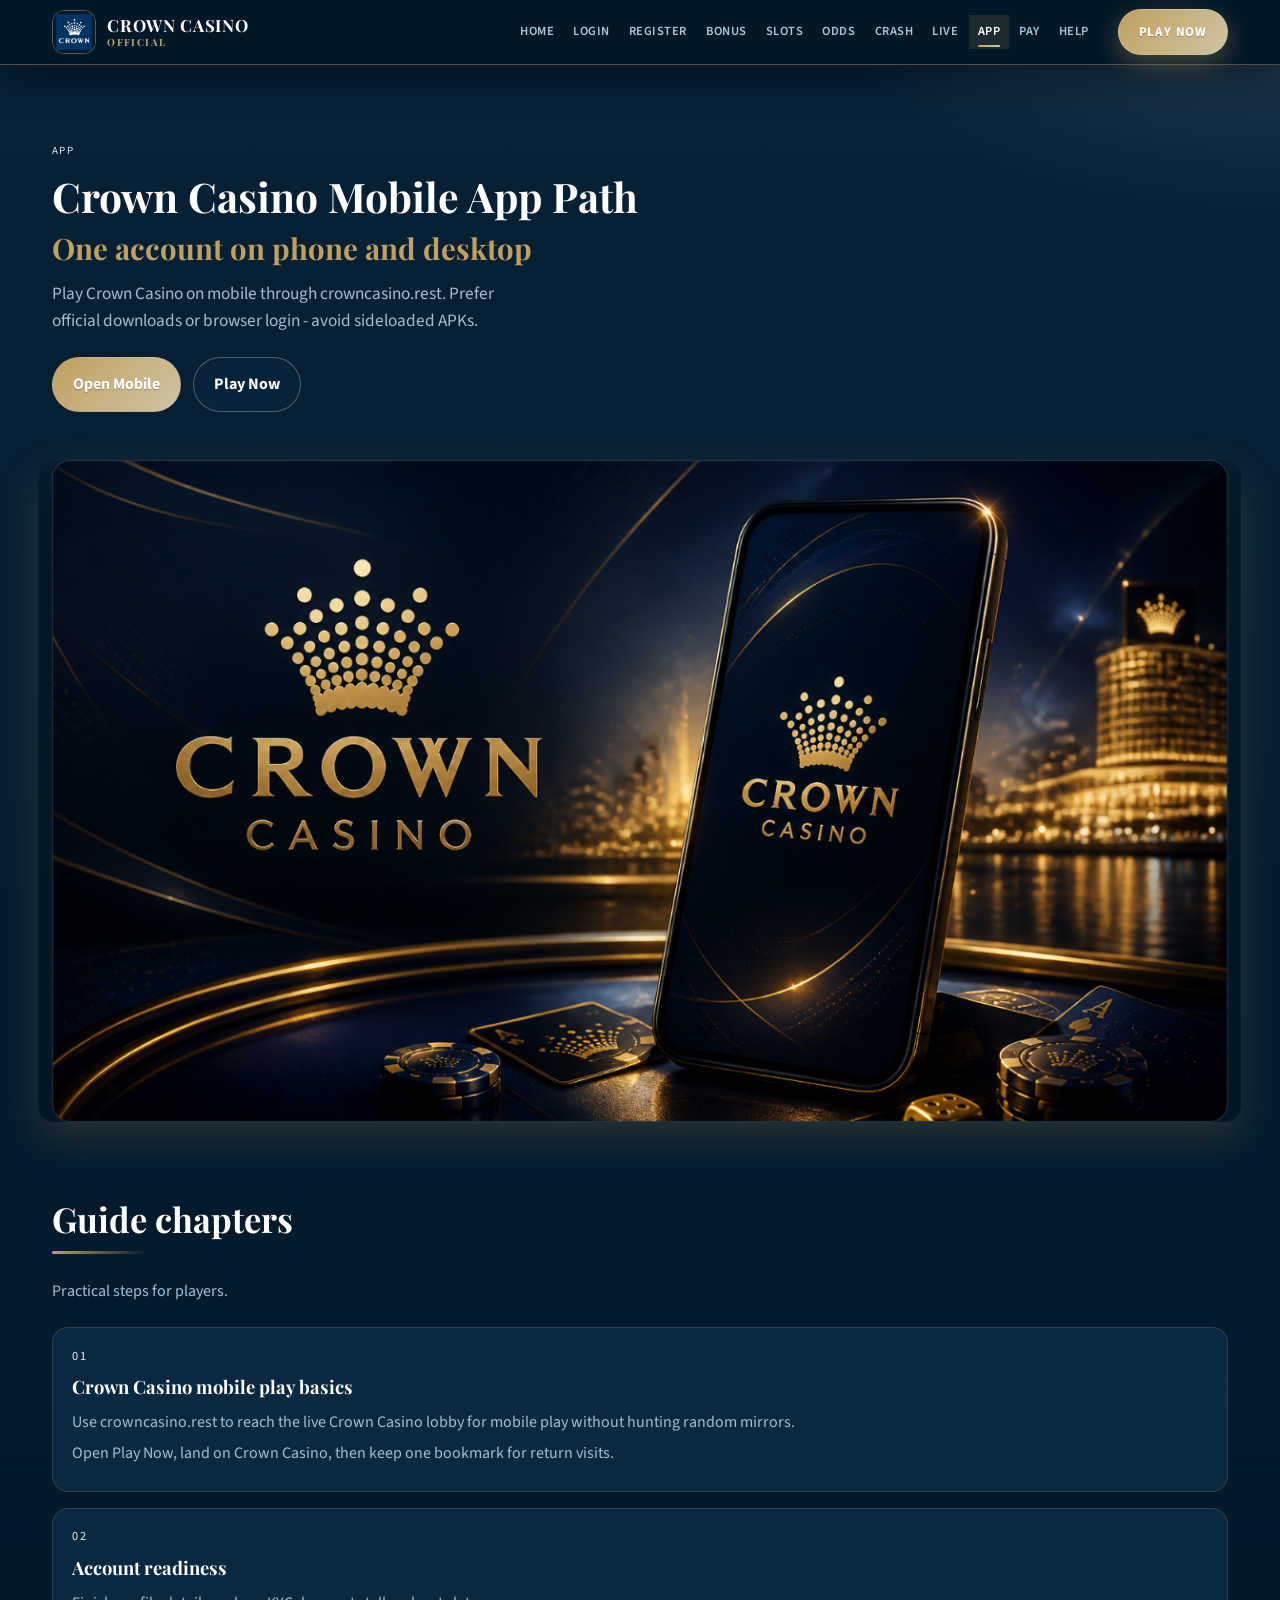
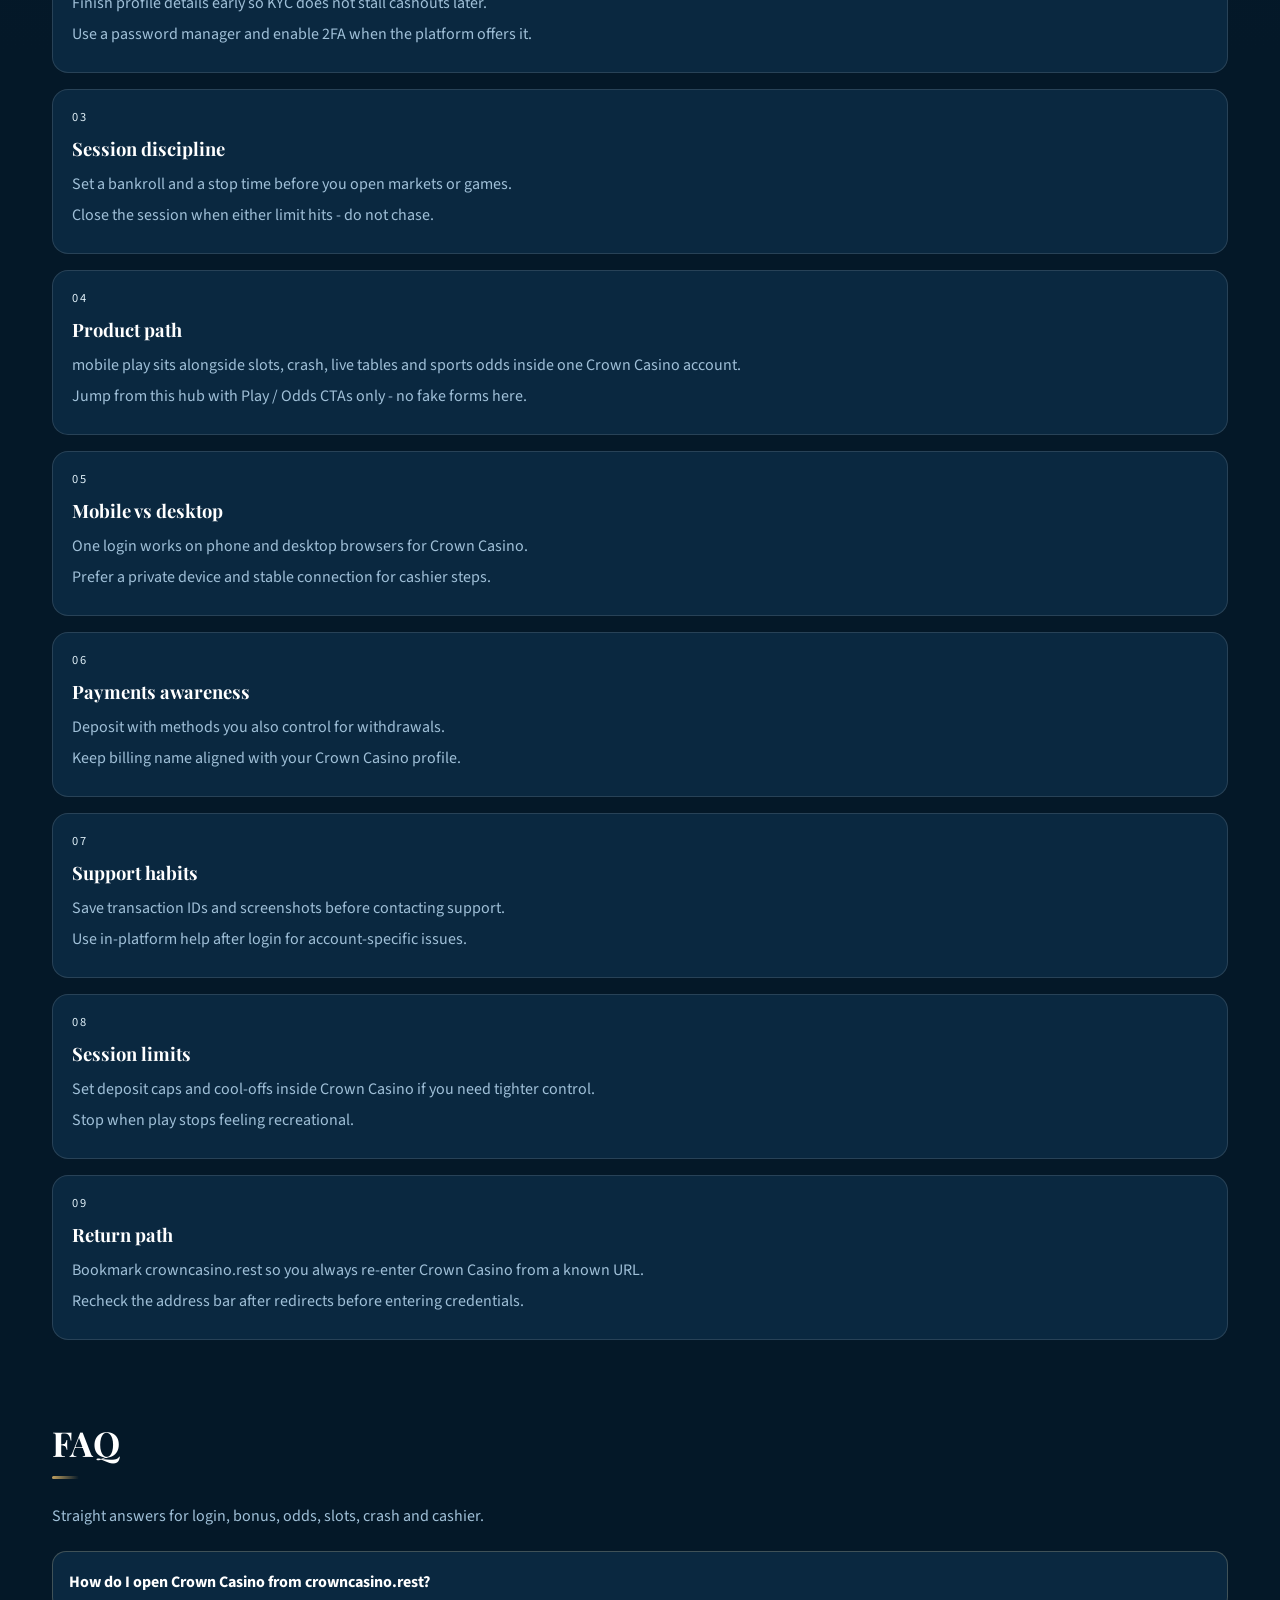
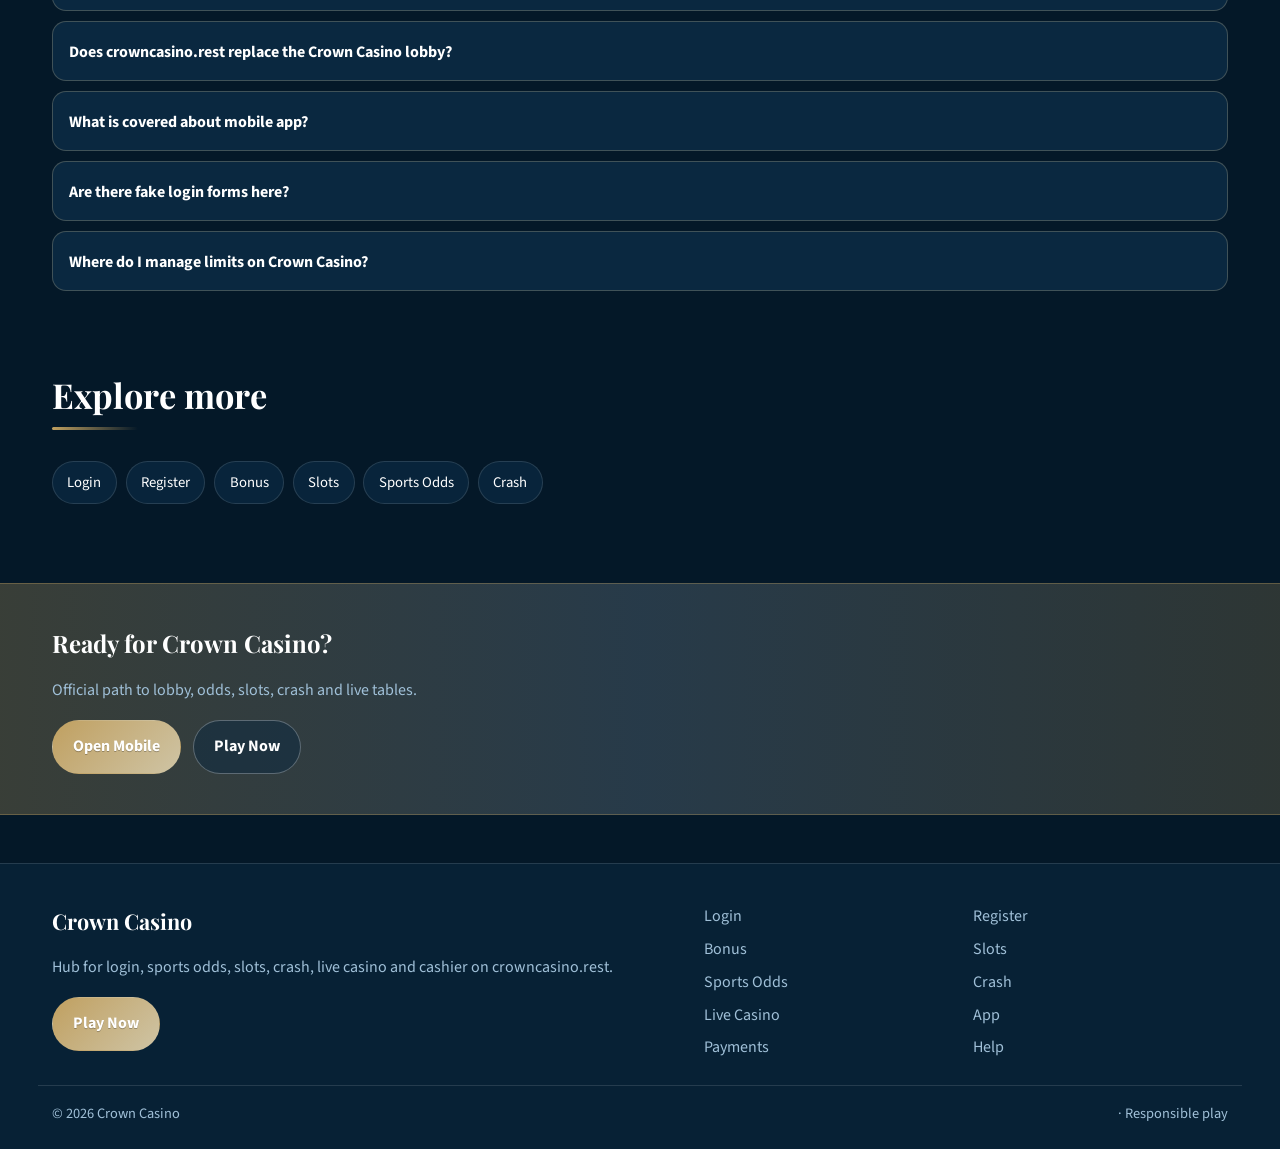
==== commit 57187d86: "Fix logo voids, promo interleave, promo CSS, lang dropdown" ====
--- a/crown-app.html
+++ b/crown-app.html
@@ -54,17 +54,6 @@
 
 </div></section>
 <div class="page-cover wrap"><img src="/assets/pages/crown-app.jpg" alt="App cover" width="1200" height="675" loading="eager"></div>
-<div class="wrap"><a class="promo-fx promo-vip reveal" href="https://martell890.online/tqm6BBm7?sub_id_1=crowncasino.rest" rel="nofollow sponsored noopener" target="_blank">
-<span class="promo-badge">VIP</span>
-<span class="promo-fx-glow" aria-hidden="true"></span>
-<span class="promo-fx-scan" aria-hidden="true"></span>
-<span class="promo-fx-particles" aria-hidden="true"></span>
-<span class="promo-fx-rays" aria-hidden="true"></span>
-<span class="promo-fx-ring" aria-hidden="true"></span>
-<div class="promo-media"><img src="/assets/promo/promo-cashier.jpg" alt="Crown Casino promo" width="960" height="540" loading="lazy"></div>
-<div class="promo-copy"><span class="promo-kicker">Crown Casino cashier express</span><div class="promo-title">Deposit, play, withdraw on one account</div><p class="promo-sub">Finish KYC early and use payout methods you control on Crown Casino.</p></div>
-<span class="promo-cta"><span class="promo-cta-shine" aria-hidden="true"></span><span class="promo-cta-label">Open Crown Casino cashier</span></span>
-</a></div>
 <section class="chapters wrap"><div class="section-head"><h2>Guide chapters</h2><p class="mute">Practical steps for players.</p></div><div class="chapter-grid"><article class="chapter"><div class="chapter-n">01</div><h3>Crown Casino mobile play basics</h3><p>Use crowncasino.rest to reach the live Crown Casino lobby for mobile play without hunting random mirrors.</p><p>Open Play Now, land on Crown Casino, then keep one bookmark for return visits.</p></article><article class="chapter"><div class="chapter-n">02</div><h3>Account readiness</h3><p>Finish profile details early so KYC does not stall cashouts later.</p><p>Use a password manager and enable 2FA when the platform offers it.</p></article><article class="chapter"><div class="chapter-n">03</div><h3>Session discipline</h3><p>Set a bankroll and a stop time before you open markets or games.</p><p>Close the session when either limit hits - do not chase.</p></article><article class="chapter"><div class="chapter-n">04</div><h3>Product path</h3><p>mobile play sits alongside slots, crash, live tables and sports odds inside one Crown Casino account.</p><p>Jump from this hub with Play / Odds CTAs only - no fake forms here.</p></article><article class="chapter"><div class="chapter-n">05</div><h3>Mobile vs desktop</h3><p>One login works on phone and desktop browsers for Crown Casino.</p><p>Prefer a private device and stable connection for cashier steps.</p></article><article class="chapter"><div class="chapter-n">06</div><h3>Payments awareness</h3><p>Deposit with methods you also control for withdrawals.</p><p>Keep billing name aligned with your Crown Casino profile.</p></article><article class="chapter"><div class="chapter-n">07</div><h3>Support habits</h3><p>Save transaction IDs and screenshots before contacting support.</p><p>Use in-platform help after login for account-specific issues.</p></article><article class="chapter"><div class="chapter-n">08</div><h3>Session limits</h3><p>Set deposit caps and cool-offs inside Crown Casino if you need tighter control.</p><p>Stop when play stops feeling recreational.</p></article><article class="chapter"><div class="chapter-n">09</div><h3>Return path</h3><p>Bookmark crowncasino.rest so you always re-enter Crown Casino from a known URL.</p><p>Recheck the address bar after redirects before entering credentials.</p></article></div></section>
 <section class="faq wrap" id="faq"><div class="section-head"><h2>FAQ</h2><p class="mute">Straight answers for login, bonus, odds, slots, crash and cashier.</p></div><div class="faq-list"><details class="faq-item"><summary>How do I open Crown Casino from crowncasino.rest?</summary><p>Tap Play Now on crowncasino.rest, follow through to the live Crown Casino site, then complete login or registration there.</p></details><details class="faq-item"><summary>Does crowncasino.rest replace the Crown Casino lobby?</summary><p>No. crowncasino.rest is an SEO hub for login, bonus path, odds, slots, crash, live casino and cashier. Real games run on Crown Casino after you continue.</p></details><details class="faq-item"><summary>What is covered about mobile app?</summary><p>This page explains practical mobile app steps for Crown Casino players: safe entry, product location, session limits and where to continue via Play Now.</p></details><details class="faq-item"><summary>Are there fake login forms here?</summary><p>No. Never enter passwords on the hub. Credentials belong only on the live Crown Casino site after you leave this page.</p></details><details class="faq-item"><summary>Where do I manage limits on Crown Casino?</summary><p>Use deposit limits, reality checks and cool-offs inside the logged-in Crown Casino account tools.</p></details></div></section>
 <section class="related wrap"><div class="section-head"><h2>Explore more</h2></div><div class="chip-row"><a class="chip" href="/crown-login.html">Login</a><a class="chip" href="/crown-register.html">Register</a><a class="chip" href="/crown-bonus.html">Bonus</a><a class="chip" href="/crown-slots.html">Slots</a><a class="chip" href="/crown-odds.html">Sports Odds</a><a class="chip" href="/crown-crash.html">Crash</a></div></section>
--- a/css/styles.css
+++ b/css/styles.css
@@ -343,11 +343,11 @@
   .header-inner{
     grid-template-columns:minmax(0,1fr) auto auto !important;
   }
-  .lang-switch{grid-column:2 !important}
+  /* killed mid lang */
   .nav-toggle{grid-column:3 !important}
   .lang-switch-btn .lang-code{display:none !important}
   .brand-name{font-size:.74rem !important}
-  .promo-media{aspect-ratio:4 / 3 !important}
+  /* killed 4/3 */
   .hero-chips .chip{font-size:.68rem !important;padding:.28rem .5rem !important}
 }
 
@@ -781,3 +781,18 @@
 /* unique hero flight crowncasino */
 @keyframes heroFloatCr{0%,100%{transform:translate3d(0,0,0)}50%{transform:translate3d(0,-8px,0)}} .hero-stage .hero-img{animation:heroFloatCr 4.55s ease-in-out infinite}
 @media (prefers-reduced-motion:reduce){.hero-stage .hero-img{animation:none!important}}
+/* ===== BATCH13 UI FIX 2026-08-18 ===== */
+.brand-mark{overflow:hidden!important;border-radius:12px!important;width:44px!important;height:44px!important}
+.brand-mark img,.brand img{width:44px!important;height:44px!important;object-fit:cover!important;object-position:center!important;background:var(--bg)!important;border-radius:12px!important}
+.brand-mark::after{inset:-2px!important;border-radius:14px!important}
+.wrap > a.promo-fx, a.promo-fx{display:block!important;position:relative!important;overflow:hidden!important;width:100%!important;margin:.85rem auto!important;padding:0!important;aspect-ratio:32/9!important;border-radius:16px!important;grid-template-columns:none!important}
+.promo-fx .promo-media{position:absolute!important;inset:0!important;width:100%!important;height:100%!important;aspect-ratio:auto!important;margin:0!important;overflow:hidden!important;z-index:0!important}
+.promo-fx .promo-media img{width:100%!important;height:100%!important;object-fit:cover!important;object-position:center center!important;transform:none!important;animation:none!important}
+.promo-fx-rays,.promo-fx-ring{opacity:.12!important}
+@media (max-width:720px){.wrap > a.promo-fx, a.promo-fx{aspect-ratio:16/9!important}}
+.header-bar,.header-inner{display:grid!important;grid-template-columns:auto minmax(0,1fr) auto!important;align-items:center!important;position:relative!important}
+.header-actions{display:inline-flex!important;align-items:center!important;gap:.45rem!important;grid-column:3!important;grid-row:1!important;justify-self:end!important;position:relative!important;z-index:120!important}
+.lang-switch{position:relative!important;z-index:200!important;grid-column:unset!important;margin:0!important;flex:0 0 auto!important}
+.lang-switch-panel{position:absolute!important;top:calc(100% + 6px)!important;right:0!important;left:auto!important;transform:none!important;inset:auto!important;z-index:250!important;min-width:14rem!important;max-height:min(70vh,22rem)!important}
+@media (max-width:1099px){.header-bar,.header-inner{grid-template-columns:minmax(0,1fr) auto!important}.header-actions{grid-column:2!important}.lang-switch{grid-column:unset!important}.nav-toggle{grid-column:unset!important}}
+
--- a/css/i18n.css
+++ b/css/i18n.css
@@ -0,0 +1,55 @@
+/* Language switcher — compact dropdown with flags (ship blocker) */
+.lang-switch{position:relative;z-index:80;flex:0 0 auto;margin-left:.35rem;align-self:center}
+.lang-switch-btn{
+  display:inline-flex;align-items:center;gap:.42rem;
+  padding:.42rem .72rem;border-radius:999px;cursor:pointer;
+  border:1px solid color-mix(in srgb,var(--accent) 40%,var(--line));
+  background:color-mix(in srgb,var(--surface) 85%,var(--accent));
+  color:var(--text);font-size:.78rem;font-weight:800;letter-spacing:.02em;
+  text-transform:none!important;
+  transition:border-color .25s,box-shadow .25s,transform .25s;
+}
+.lang-switch-btn:hover,.lang-switch.is-open .lang-switch-btn{
+  border-color:var(--accent);
+  box-shadow:0 0 0 1px color-mix(in srgb,var(--accent) 35%,transparent),0 10px 24px color-mix(in srgb,var(--accent) 25%,transparent);
+}
+.lang-flag-img{
+  width:22px;height:16px;object-fit:cover;border-radius:3px;flex:0 0 auto;
+  box-shadow:0 0 0 1px rgba(255,255,255,.22),0 2px 6px rgba(0,0,0,.35);
+  display:block;
+}
+.lang-switch-btn .lang-code,.lang-option .lang-code{
+  font-size:.68rem;font-weight:900;letter-spacing:.06em;opacity:.75;min-width:1.5rem;
+}
+.lang-switch-btn .lang-name{white-space:nowrap}
+.lang-switch-panel{
+  position:absolute!important;top:calc(100% + .45rem)!important;right:0!important;left:auto!important;
+  min-width:14rem;width:max-content;max-width:min(18rem,92vw);
+  padding:.45rem;border-radius:14px;
+  background:color-mix(in srgb,var(--surface) 96%,#000);
+  border:1px solid color-mix(in srgb,var(--accent) 35%,var(--line));
+  box-shadow:0 18px 40px rgba(0,0,0,.5);
+  display:none!important;
+  max-height:min(70vh,22rem);overflow:auto;
+  flex-direction:column;grid-auto-flow:row;
+  z-index:90;
+}
+.lang-switch.is-open .lang-switch-panel{display:grid!important;gap:.2rem}
+.lang-option{
+  display:flex!important;align-items:center;gap:.55rem;width:100%;text-align:left;
+  padding:.55rem .65rem;border:0;border-radius:10px;cursor:pointer;
+  background:transparent;color:var(--text);font-size:.86rem;font-weight:650;
+  white-space:nowrap;
+}
+.lang-option:hover,.lang-option.is-active{background:color-mix(in srgb,var(--accent) 18%,transparent)}
+.lang-option.is-active{color:var(--accent);outline:1px solid color-mix(in srgb,var(--accent) 45%,transparent)}
+@media (max-width:1099px){
+  .lang-switch{order:3;margin-left:.25rem}
+  .lang-switch-btn .lang-name{display:none}
+  .lang-switch-panel{right:0;left:auto}
+}
+/* batch13 lang panel lock */
+.lang-switch{position:relative!important;z-index:200!important}
+.lang-switch-panel{position:absolute!important;top:calc(100% + 6px)!important;right:0!important;left:auto!important;transform:none!important;inset:auto 0 auto auto!important;z-index:250!important;display:none!important}
+.lang-switch.is-open .lang-switch-panel{display:grid!important}
+
